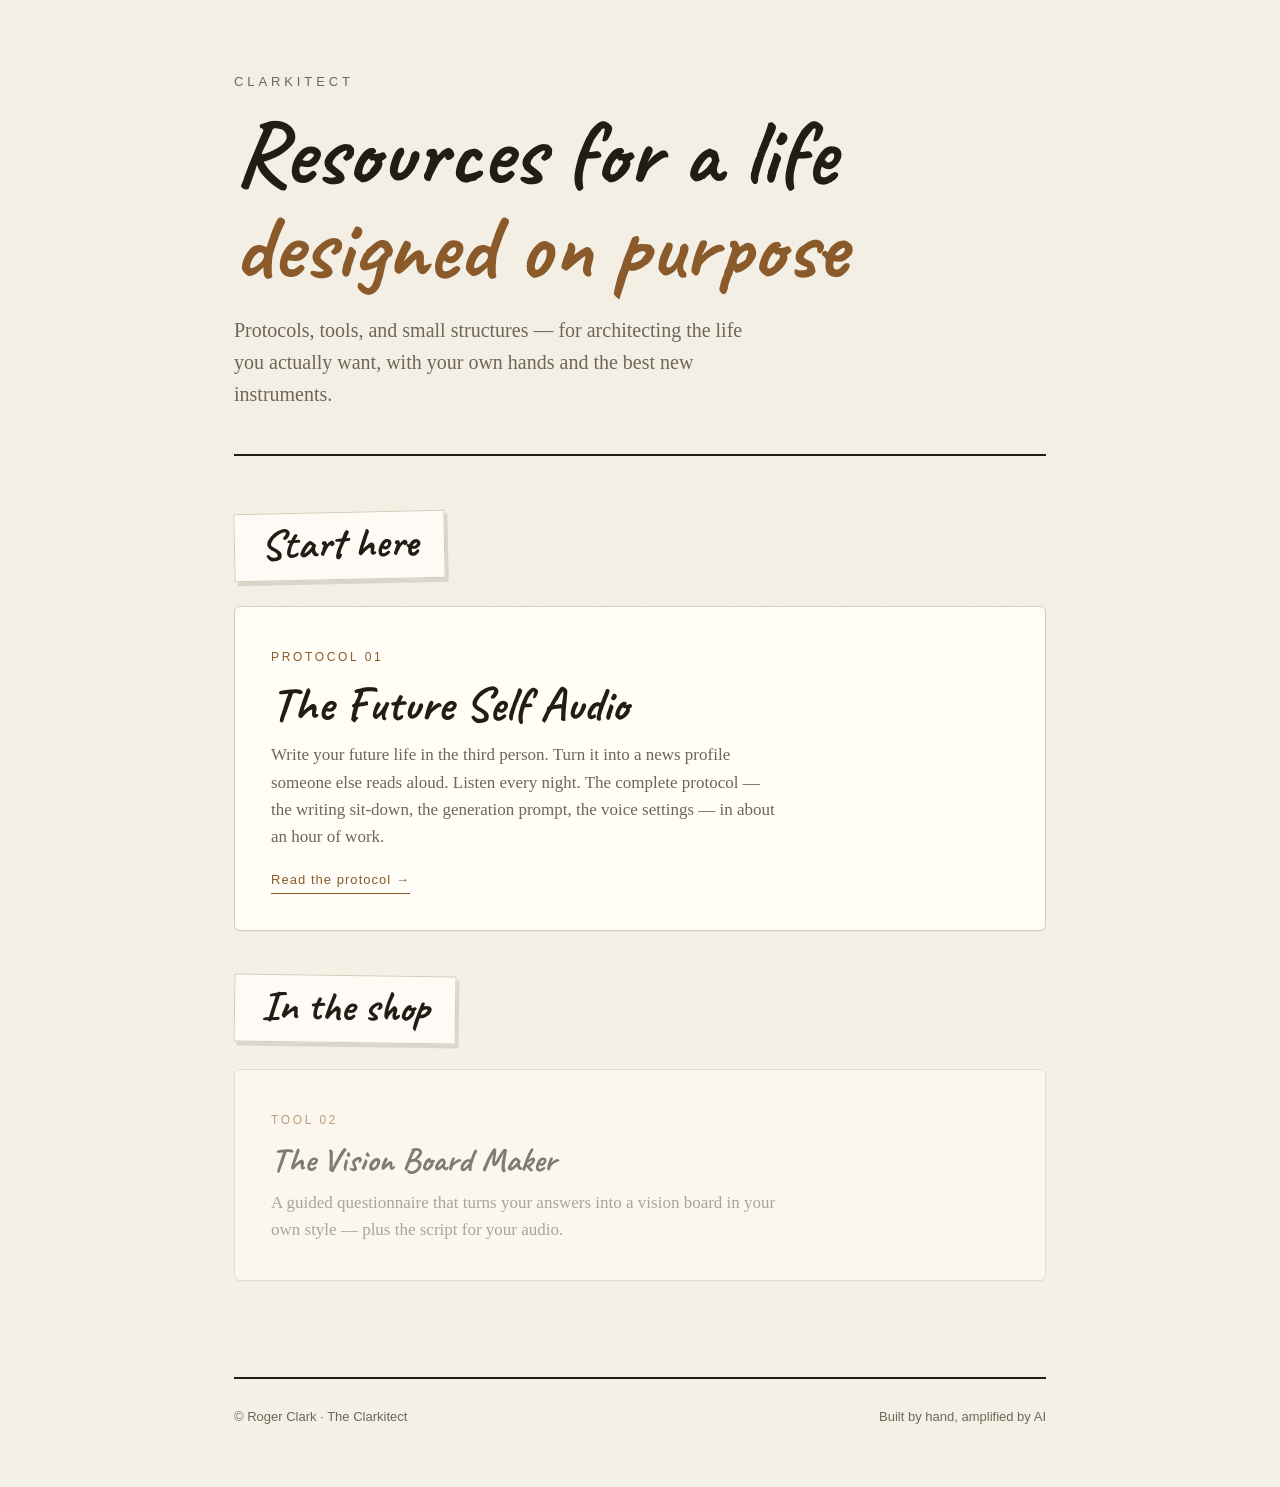
==== index.html @ 122334dc "Analog restyle: handwritten Caveat headings on paper-texture cards, grain overlay, bigger hierarchy;" ====
<!doctype html>
<html lang="en">
<head>
<meta charset="utf-8">
<meta name="viewport" content="width=device-width, initial-scale=1">
<title>Clarkitect Resources</title>
<meta name="description" content="Tools and protocols for designing a life on purpose. From Roger Clark — architect, systems builder.">
<link rel="preconnect" href="https://fonts.googleapis.com">
<link rel="preconnect" href="https://fonts.gstatic.com" crossorigin>
<link href="https://fonts.googleapis.com/css2?family=Caveat:wght@600;700&display=swap" rel="stylesheet">
<style>
  :root{
    --paper:#f5f0e6; --ink:#211c15; --muted:#6f6558; --line:#d6cbb8;
    --accent:#8a5a2b; --card:#fffdf6;
    --serif:"Iowan Old Style","Palatino Linotype",Palatino,Georgia,serif;
    --sans:-apple-system,"Helvetica Neue",Helvetica,Arial,sans-serif;
    --hand:'Caveat',cursive;
    --grain:url("data:image/svg+xml,%3Csvg xmlns='http://www.w3.org/2000/svg' width='240' height='240'%3E%3Cfilter id='n'%3E%3CfeTurbulence type='fractalNoise' baseFrequency='0.85' numOctaves='2'/%3E%3CfeColorMatrix type='saturate' values='0'/%3E%3CfeComponentTransfer%3E%3CfeFuncA type='linear' slope='0.07'/%3E%3C/feComponentTransfer%3E%3C/filter%3E%3Crect width='240' height='240' filter='url(%23n)'/%3E%3C/svg%3E");
  }
  *{box-sizing:border-box;margin:0;padding:0}
  body{background:var(--paper) ;color:var(--ink);font-family:var(--serif);line-height:1.6;-webkit-font-smoothing:antialiased}
  body::before{content:"";position:fixed;inset:0;background-image:var(--grain);pointer-events:none;opacity:.5;z-index:0}
  .wrap{max-width:860px;margin:0 auto;padding:0 24px;position:relative;z-index:1}
  header{padding:72px 0 44px;border-bottom:2px solid var(--ink)}
  .kicker{font-family:var(--sans);font-size:13px;letter-spacing:.3em;text-transform:uppercase;color:var(--muted)}
  h1{font-family:var(--hand);font-weight:700;font-size:clamp(52px,10vw,92px);line-height:1.02;letter-spacing:0;margin-top:14px}
  h1 em{font-style:normal;color:var(--accent)}
  .lede{margin-top:20px;font-size:20px;color:var(--muted);max-width:54ch}
  main{padding:56px 0 24px}
  .hcard{display:inline-block;font-family:var(--hand);font-weight:700;font-size:clamp(30px,5vw,42px);line-height:1;color:var(--ink);background-color:var(--card);background-image:var(--grain);padding:10px 26px 14px;border:1px solid var(--line);box-shadow:3px 4px 0 rgba(33,28,21,.12);transform:rotate(-1.2deg);margin-bottom:26px}
  .card{display:block;background:var(--card);border:1px solid var(--line);border-radius:6px;padding:36px;text-decoration:none;color:inherit;transition:border-color .15s ease, transform .15s ease;box-shadow:0 1px 0 rgba(33,28,21,.05)}
  .card:hover{border-color:var(--accent);transform:translateY(-2px)}
  .card .num{font-family:var(--sans);font-size:12px;letter-spacing:.22em;color:var(--accent)}
  .card h2{font-family:var(--hand);font-weight:700;font-size:clamp(34px,6vw,48px);line-height:1.05;margin:10px 0 12px}
  .card p{color:var(--muted);max-width:60ch;font-size:17px}
  .card .go{font-family:var(--sans);font-size:13px;letter-spacing:.08em;color:var(--accent);margin-top:20px;display:inline-block;border-bottom:1px solid var(--accent);padding-bottom:2px}
  .soon{margin-top:44px}
  .soon .card{opacity:.55;pointer-events:none}
  .soon .card h2{font-size:clamp(26px,4vw,34px)}
  footer{border-top:2px solid var(--ink);margin-top:72px;padding:28px 0 60px;font-family:var(--sans);font-size:13px;color:var(--muted);display:flex;justify-content:space-between;gap:16px;flex-wrap:wrap}
  @media(max-width:600px){header{padding:48px 0 34px}.card{padding:26px}}
</style>
</head>
<body>
  <div class="wrap">
    <header>
      <div class="kicker">Clarkitect</div>
      <h1>Resources for a life <em>designed on purpose</em></h1>
      <p class="lede">Protocols, tools, and small structures — for architecting the life you actually want, with your own hands and the best new instruments.</p>
    </header>

    <main>
      <div class="hcard">Start here</div>
      <a class="card" href="future-self.html">
        <span class="num">PROTOCOL 01</span>
        <h2>The Future Self Audio</h2>
        <p>Write your future life in the third person. Turn it into a news profile someone else reads aloud. Listen every night. The complete protocol — the writing sit-down, the generation prompt, the voice settings — in about an hour of work.</p>
        <span class="go">Read the protocol →</span>
      </a>

      <div class="soon">
        <div class="hcard" style="transform:rotate(.8deg)">In the shop</div>
        <div class="card"><span class="num">TOOL 02</span><h2>The Vision Board Maker</h2><p>A guided questionnaire that turns your answers into a vision board in your own style — plus the script for your audio.</p></div>
      </div>
    </main>

    <footer>
      <span>© Roger Clark · The Clarkitect</span>
      <span>Built by hand, amplified by AI</span>
    </footer>
  </div>
</body>
</html>
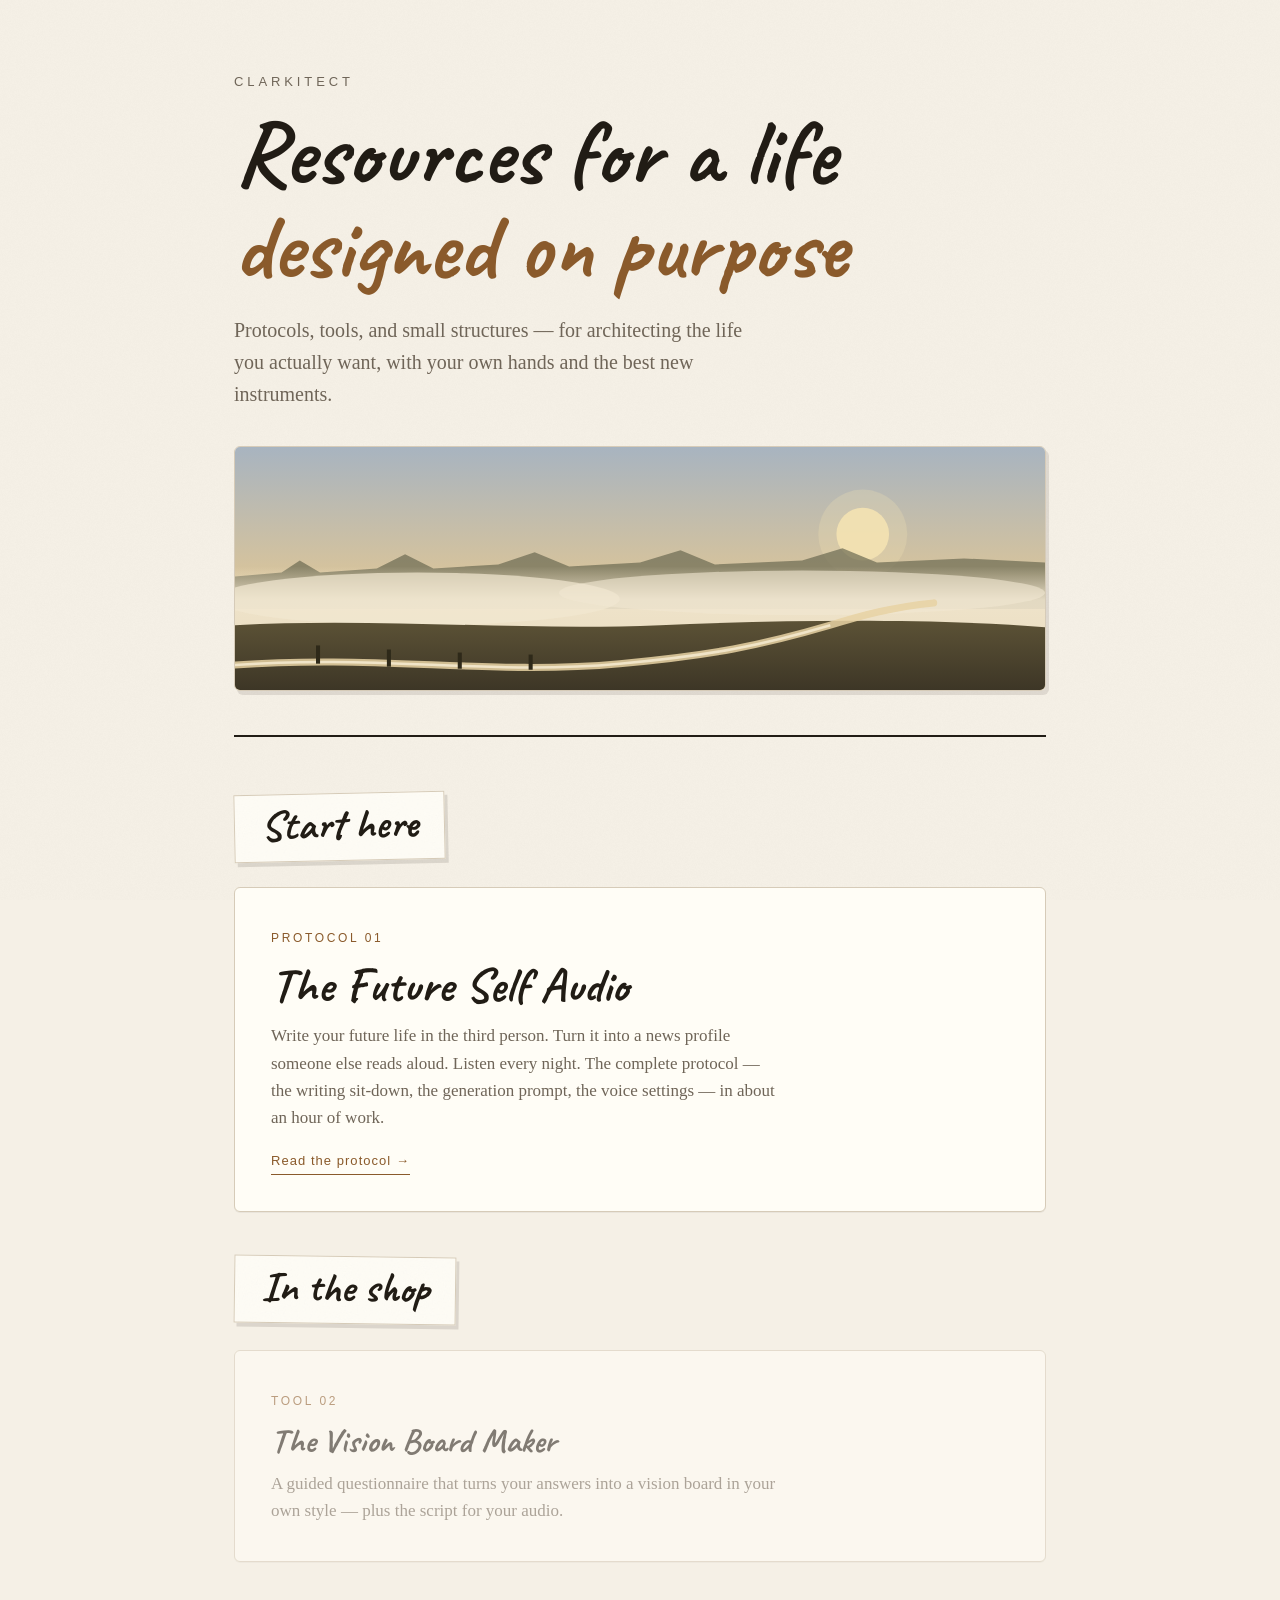
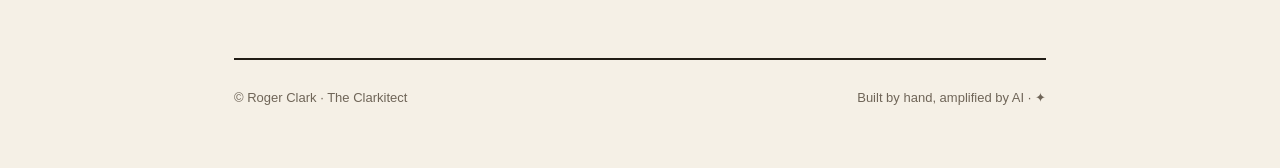
==== commit a8afa934: "clarkfam night page: password-gated audio player (2 tracks live, 2 scripts awaiting voice) + hand-bu" ====
--- a/index.html
+++ b/index.html
@@ -47,6 +47,37 @@
       <div class="kicker">Clarkitect</div>
       <h1>Resources for a life <em>designed on purpose</em></h1>
       <p class="lede">Protocols, tools, and small structures — for architecting the life you actually want, with your own hands and the best new instruments.</p>
+
+      <!-- hand-built dawn scene -->
+      <svg style="display:block;width:100%;height:auto;margin-top:36px;border:1px solid var(--line);border-radius:6px;box-shadow:3px 4px 0 rgba(33,28,21,.1)" viewBox="0 0 800 240" xmlns="http://www.w3.org/2000/svg" role="img" aria-label="Fog resting in a low field at dawn where a creek bends">
+        <defs>
+          <linearGradient id="dawnsky" x1="0" y1="0" x2="0" y2="1">
+            <stop offset="0" stop-color="#a8b4c0"/><stop offset=".55" stop-color="#d9c49a"/><stop offset="1" stop-color="#e8d3a4"/>
+          </linearGradient>
+          <linearGradient id="fog" x1="0" y1="0" x2="0" y2="1">
+            <stop offset="0" stop-color="#f2e8d2" stop-opacity="0"/><stop offset=".5" stop-color="#f2e8d2" stop-opacity=".85"/><stop offset="1" stop-color="#ece0c6" stop-opacity=".95"/>
+          </linearGradient>
+          <linearGradient id="ground" x1="0" y1="0" x2="0" y2="1">
+            <stop offset="0" stop-color="#5c5236"/><stop offset="1" stop-color="#3d3626"/>
+          </linearGradient>
+        </defs>
+        <rect width="800" height="240" fill="url(#dawnsky)"/>
+        <circle cx="620" cy="86" r="26" fill="#f4e3b2" opacity=".9"/>
+        <circle cx="620" cy="86" r="44" fill="#f4e3b2" opacity=".25"/>
+        <!-- far treeline -->
+        <path d="M0 128 L46 124 L64 112 L84 124 L140 120 L168 106 L196 120 L260 116 L296 104 L330 118 L400 114 L440 102 L474 116 L560 112 L600 100 L634 114 L720 110 L800 114 L800 160 L0 160 Z" fill="#6b6a52" opacity=".7"/>
+        <!-- fog bank -->
+        <rect y="118" width="800" height="66" fill="url(#fog)"/>
+        <ellipse cx="180" cy="150" rx="200" ry="26" fill="#f2e8d2" opacity=".7"/>
+        <ellipse cx="560" cy="144" rx="240" ry="22" fill="#f2e8d2" opacity=".6"/>
+        <!-- near field -->
+        <path d="M0 176 C 140 168, 280 182, 420 176 S 700 170, 800 178 L800 240 L0 240 Z" fill="url(#ground)"/>
+        <!-- creek bend catching light -->
+        <path d="M-10 216 C 140 204, 250 226, 380 214 C 470 206, 520 196, 588 176 C 620 166, 650 158, 690 154" stroke="#e8d3a4" stroke-width="7" fill="none" opacity=".85" stroke-linecap="round"/>
+        <path d="M-10 216 C 140 204, 250 226, 380 214 C 470 206, 520 196, 588 176" stroke="#f4e9cf" stroke-width="2.5" fill="none" opacity=".9"/>
+        <!-- fence posts -->
+        <g fill="#2e2919"><rect x="80" y="196" width="4" height="18"/><rect x="150" y="200" width="4" height="17"/><rect x="220" y="203" width="4" height="16"/><rect x="290" y="205" width="4" height="15"/></g>
+      </svg>
     </header>
 
     <main>
@@ -66,7 +97,7 @@
 
     <footer>
       <span>© Roger Clark · The Clarkitect</span>
-      <span>Built by hand, amplified by AI</span>
+      <span>Built by hand, amplified by AI · <a href="clarkfam/" style="color:inherit;text-decoration:none">✦</a></span>
     </footer>
   </div>
 </body>
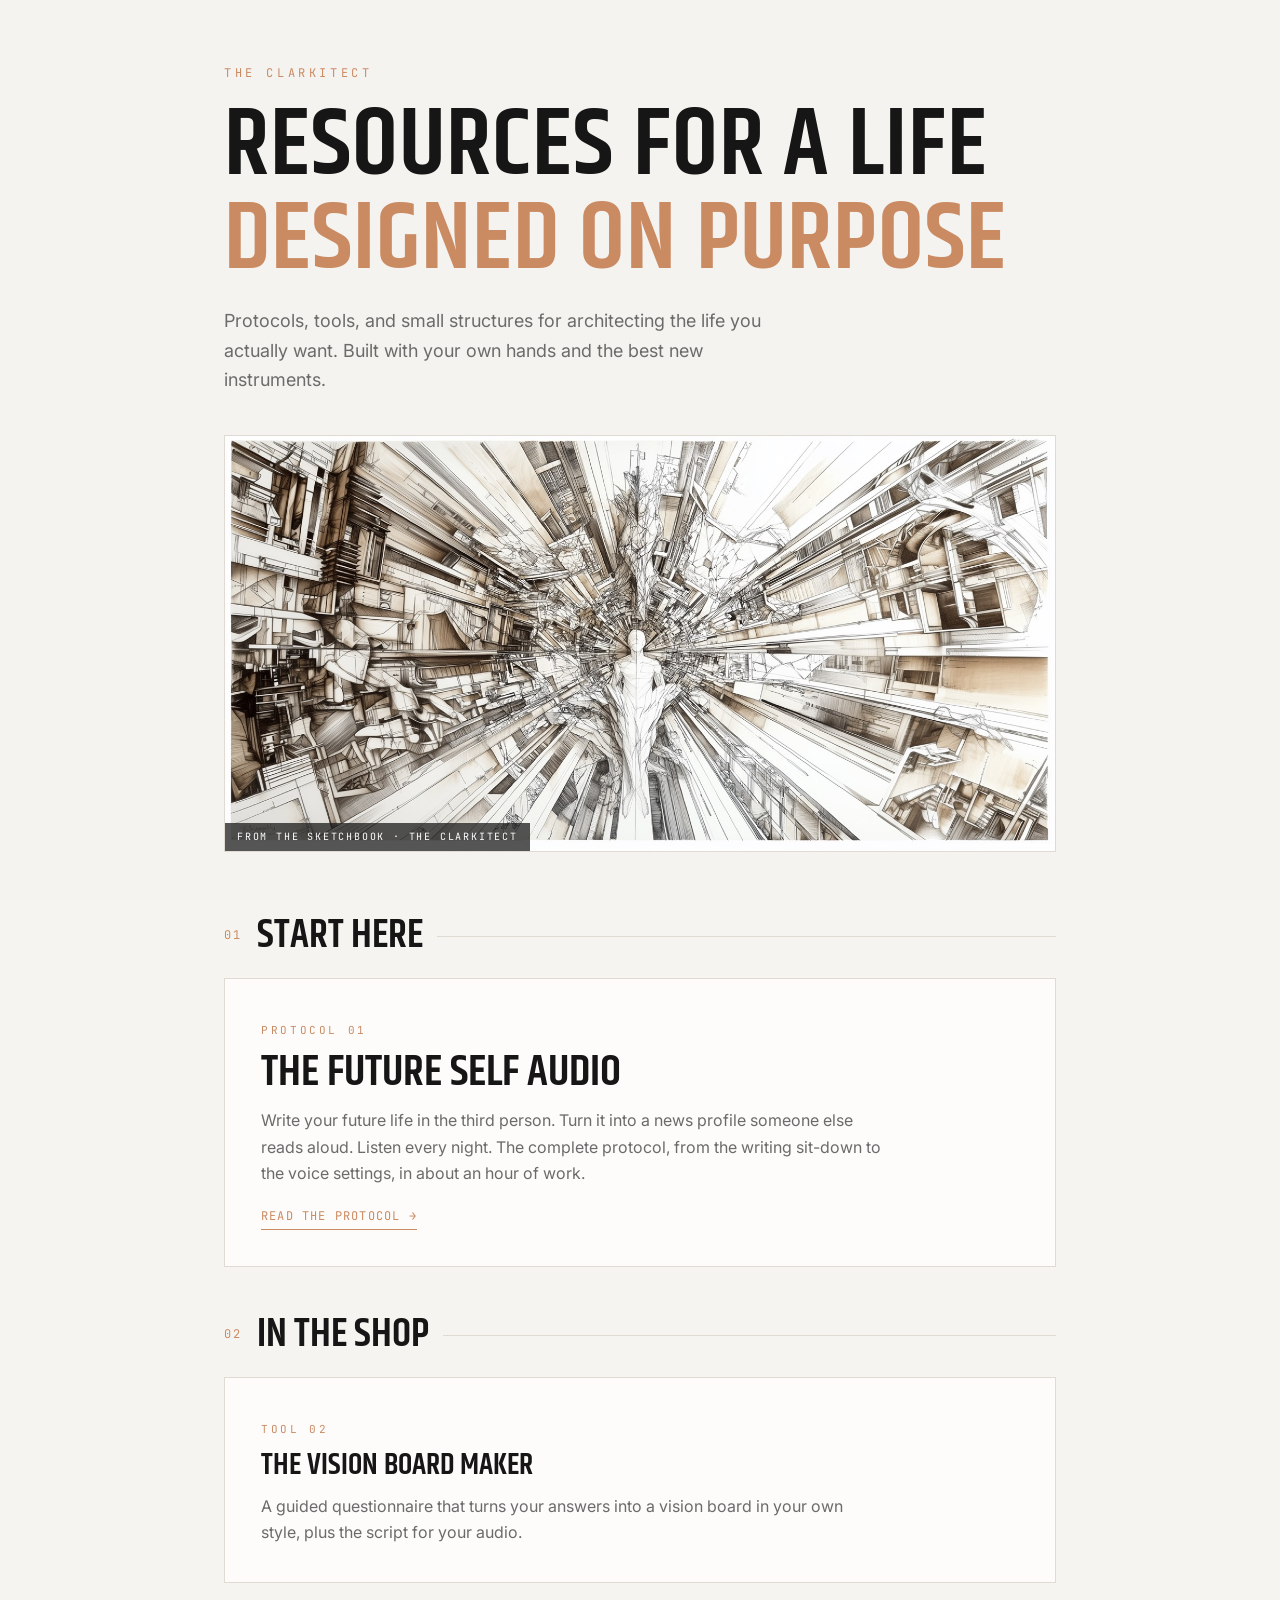
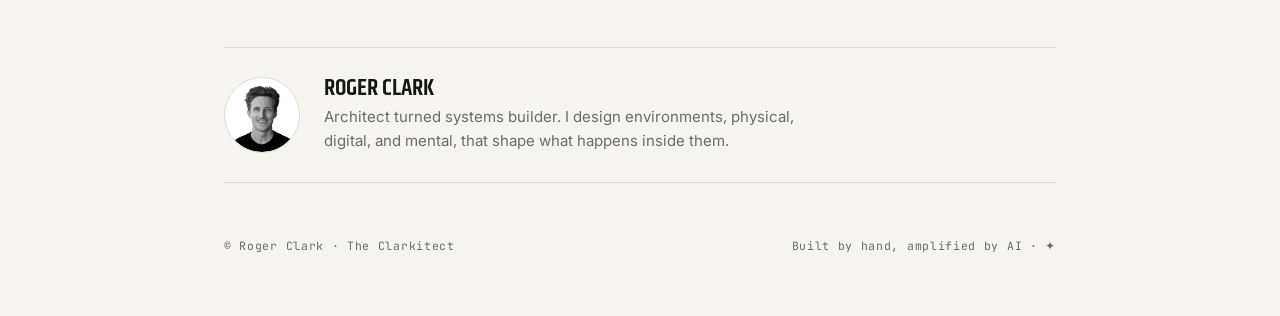
==== commit f36749e2: "Brand restyle to Clarkitect system (Khand/Inter/JetBrains Mono, bronze, portfolio art) + 2 new audio" ====
--- a/index.html
+++ b/index.html
@@ -4,101 +4,96 @@
 <meta charset="utf-8">
 <meta name="viewport" content="width=device-width, initial-scale=1">
 <title>Clarkitect Resources</title>
-<meta name="description" content="Tools and protocols for designing a life on purpose. From Roger Clark — architect, systems builder.">
+<meta name="description" content="Tools and protocols for designing a life on purpose. From Roger Clark, architect turned systems builder.">
 <link rel="preconnect" href="https://fonts.googleapis.com">
 <link rel="preconnect" href="https://fonts.gstatic.com" crossorigin>
-<link href="https://fonts.googleapis.com/css2?family=Caveat:wght@600;700&display=swap" rel="stylesheet">
+<link href="https://fonts.googleapis.com/css2?family=Khand:wght@500;600&family=Inter:wght@400;500;600&family=JetBrains+Mono:wght@400;500&display=swap" rel="stylesheet">
 <style>
   :root{
-    --paper:#f5f0e6; --ink:#211c15; --muted:#6f6558; --line:#d6cbb8;
-    --accent:#8a5a2b; --card:#fffdf6;
-    --serif:"Iowan Old Style","Palatino Linotype",Palatino,Georgia,serif;
-    --sans:-apple-system,"Helvetica Neue",Helvetica,Arial,sans-serif;
-    --hand:'Caveat',cursive;
-    --grain:url("data:image/svg+xml,%3Csvg xmlns='http://www.w3.org/2000/svg' width='240' height='240'%3E%3Cfilter id='n'%3E%3CfeTurbulence type='fractalNoise' baseFrequency='0.85' numOctaves='2'/%3E%3CfeColorMatrix type='saturate' values='0'/%3E%3CfeComponentTransfer%3E%3CfeFuncA type='linear' slope='0.07'/%3E%3C/feComponentTransfer%3E%3C/filter%3E%3Crect width='240' height='240' filter='url(%23n)'/%3E%3C/svg%3E");
+    --bg:#f6f4f0; --ink:#161616; --muted:#6b6b6b; --line:#e0dbd2;
+    --bronze:#CA8B63; --tan:#c5a47e; --card:#fdfcfa;
+    --head:'Khand',sans-serif; --body:'Inter',sans-serif; --mono:'JetBrains Mono',monospace;
+    --grain:url("data:image/svg+xml,%3Csvg xmlns='http://www.w3.org/2000/svg' width='240' height='240'%3E%3Cfilter id='n'%3E%3CfeTurbulence type='fractalNoise' baseFrequency='0.85' numOctaves='2'/%3E%3CfeColorMatrix type='saturate' values='0'/%3E%3CfeComponentTransfer%3E%3CfeFuncA type='linear' slope='0.035'/%3E%3C/feComponentTransfer%3E%3C/filter%3E%3Crect width='240' height='240' filter='url(%23n)'/%3E%3C/svg%3E");
   }
   *{box-sizing:border-box;margin:0;padding:0}
-  body{background:var(--paper) ;color:var(--ink);font-family:var(--serif);line-height:1.6;-webkit-font-smoothing:antialiased}
-  body::before{content:"";position:fixed;inset:0;background-image:var(--grain);pointer-events:none;opacity:.5;z-index:0}
-  .wrap{max-width:860px;margin:0 auto;padding:0 24px;position:relative;z-index:1}
-  header{padding:72px 0 44px;border-bottom:2px solid var(--ink)}
-  .kicker{font-family:var(--sans);font-size:13px;letter-spacing:.3em;text-transform:uppercase;color:var(--muted)}
-  h1{font-family:var(--hand);font-weight:700;font-size:clamp(52px,10vw,92px);line-height:1.02;letter-spacing:0;margin-top:14px}
-  h1 em{font-style:normal;color:var(--accent)}
-  .lede{margin-top:20px;font-size:20px;color:var(--muted);max-width:54ch}
-  main{padding:56px 0 24px}
-  .hcard{display:inline-block;font-family:var(--hand);font-weight:700;font-size:clamp(30px,5vw,42px);line-height:1;color:var(--ink);background-color:var(--card);background-image:var(--grain);padding:10px 26px 14px;border:1px solid var(--line);box-shadow:3px 4px 0 rgba(33,28,21,.12);transform:rotate(-1.2deg);margin-bottom:26px}
-  .card{display:block;background:var(--card);border:1px solid var(--line);border-radius:6px;padding:36px;text-decoration:none;color:inherit;transition:border-color .15s ease, transform .15s ease;box-shadow:0 1px 0 rgba(33,28,21,.05)}
-  .card:hover{border-color:var(--accent);transform:translateY(-2px)}
-  .card .num{font-family:var(--sans);font-size:12px;letter-spacing:.22em;color:var(--accent)}
-  .card h2{font-family:var(--hand);font-weight:700;font-size:clamp(34px,6vw,48px);line-height:1.05;margin:10px 0 12px}
-  .card p{color:var(--muted);max-width:60ch;font-size:17px}
-  .card .go{font-family:var(--sans);font-size:13px;letter-spacing:.08em;color:var(--accent);margin-top:20px;display:inline-block;border-bottom:1px solid var(--accent);padding-bottom:2px}
-  .soon{margin-top:44px}
-  .soon .card{opacity:.55;pointer-events:none}
-  .soon .card h2{font-size:clamp(26px,4vw,34px)}
-  footer{border-top:2px solid var(--ink);margin-top:72px;padding:28px 0 60px;font-family:var(--sans);font-size:13px;color:var(--muted);display:flex;justify-content:space-between;gap:16px;flex-wrap:wrap}
-  @media(max-width:600px){header{padding:48px 0 34px}.card{padding:26px}}
+  body{background:var(--bg);color:var(--ink);font-family:var(--body);line-height:1.65;-webkit-font-smoothing:antialiased}
+  body::before{content:"";position:fixed;inset:0;background-image:var(--grain);pointer-events:none;z-index:0}
+  .wrap{max-width:880px;margin:0 auto;padding:0 24px;position:relative;z-index:1}
+  header{padding:64px 0 0}
+  .kicker{font-family:var(--mono);font-size:12px;letter-spacing:.3em;text-transform:uppercase;color:var(--bronze)}
+  h1{font-family:var(--head);font-weight:600;font-size:clamp(52px,9vw,96px);line-height:.98;text-transform:uppercase;letter-spacing:.01em;margin-top:16px}
+  h1 span{color:var(--bronze)}
+  .lede{margin-top:18px;font-size:18px;color:var(--muted);max-width:52ch}
+  .heroimg{margin-top:40px;position:relative;border:1px solid var(--line);overflow:hidden}
+  .heroimg img{display:block;width:100%;height:auto;transform:scale(1.02);transition:transform 6s ease}
+  .heroimg.in img{transform:scale(1)}
+  .heroimg .cap{position:absolute;left:0;bottom:0;font-family:var(--mono);font-size:10px;letter-spacing:.18em;text-transform:uppercase;color:#fff;background:rgba(22,22,22,.72);padding:6px 12px}
+  main{padding:64px 0 24px}
+  .seclabel{display:flex;align-items:center;gap:14px;margin-bottom:22px}
+  .seclabel .no{font-family:var(--mono);font-size:12px;color:var(--bronze);letter-spacing:.2em}
+  .seclabel h2{font-family:var(--head);font-weight:600;font-size:clamp(28px,4.5vw,40px);text-transform:uppercase;line-height:1}
+  .seclabel .rule{flex:1;height:1px;background:var(--line)}
+  .card{display:block;background:var(--card);border:1px solid var(--line);padding:36px;text-decoration:none;color:inherit;transition:border-color .2s ease, transform .2s ease}
+  a.card:hover{border-color:var(--bronze);transform:translateY(-3px)}
+  .card .num{font-family:var(--mono);font-size:11px;letter-spacing:.24em;color:var(--bronze)}
+  .card h3{font-family:var(--head);font-weight:600;font-size:clamp(30px,5vw,44px);text-transform:uppercase;line-height:1;margin:10px 0 12px}
+  .card p{color:var(--muted);max-width:62ch;font-size:16px}
+  .card .go{font-family:var(--mono);font-size:12px;letter-spacing:.1em;color:var(--bronze);margin-top:20px;display:inline-block;border-bottom:1px solid var(--bronze);padding-bottom:3px}
+  .soon{margin-top:48px}
+  .soon .card{opacity:.5}
+  .soon .card h3{font-size:clamp(22px,3.5vw,30px)}
+  .about{display:flex;gap:24px;align-items:center;margin-top:64px;padding:28px 0;border-top:1px solid var(--line);border-bottom:1px solid var(--line)}
+  .about img{width:76px;height:76px;border-radius:50%;border:1px solid var(--line);flex:none}
+  .about .who{font-family:var(--head);font-weight:600;font-size:24px;text-transform:uppercase;line-height:1.05}
+  .about p{color:var(--muted);font-size:15px;margin-top:4px;max-width:56ch}
+  footer{padding:30px 0 60px;font-family:var(--mono);font-size:11.5px;letter-spacing:.06em;color:var(--muted);display:flex;justify-content:space-between;gap:16px;flex-wrap:wrap}
+  footer a{color:inherit;text-decoration:none}
+  .reveal{opacity:0;transform:translateY(26px);transition:opacity .7s ease,transform .7s ease}
+  .reveal.in{opacity:1;transform:none}
+  @media (prefers-reduced-motion: reduce){.reveal{opacity:1;transform:none;transition:none}.heroimg img{transform:none;transition:none}}
+  @media(max-width:600px){header{padding:44px 0 0}.card{padding:26px}.about{flex-direction:row}}
 </style>
 </head>
 <body>
   <div class="wrap">
     <header>
-      <div class="kicker">Clarkitect</div>
-      <h1>Resources for a life <em>designed on purpose</em></h1>
-      <p class="lede">Protocols, tools, and small structures — for architecting the life you actually want, with your own hands and the best new instruments.</p>
-
-      <!-- hand-built dawn scene -->
-      <svg style="display:block;width:100%;height:auto;margin-top:36px;border:1px solid var(--line);border-radius:6px;box-shadow:3px 4px 0 rgba(33,28,21,.1)" viewBox="0 0 800 240" xmlns="http://www.w3.org/2000/svg" role="img" aria-label="Fog resting in a low field at dawn where a creek bends">
-        <defs>
-          <linearGradient id="dawnsky" x1="0" y1="0" x2="0" y2="1">
-            <stop offset="0" stop-color="#a8b4c0"/><stop offset=".55" stop-color="#d9c49a"/><stop offset="1" stop-color="#e8d3a4"/>
-          </linearGradient>
-          <linearGradient id="fog" x1="0" y1="0" x2="0" y2="1">
-            <stop offset="0" stop-color="#f2e8d2" stop-opacity="0"/><stop offset=".5" stop-color="#f2e8d2" stop-opacity=".85"/><stop offset="1" stop-color="#ece0c6" stop-opacity=".95"/>
-          </linearGradient>
-          <linearGradient id="ground" x1="0" y1="0" x2="0" y2="1">
-            <stop offset="0" stop-color="#5c5236"/><stop offset="1" stop-color="#3d3626"/>
-          </linearGradient>
-        </defs>
-        <rect width="800" height="240" fill="url(#dawnsky)"/>
-        <circle cx="620" cy="86" r="26" fill="#f4e3b2" opacity=".9"/>
-        <circle cx="620" cy="86" r="44" fill="#f4e3b2" opacity=".25"/>
-        <!-- far treeline -->
-        <path d="M0 128 L46 124 L64 112 L84 124 L140 120 L168 106 L196 120 L260 116 L296 104 L330 118 L400 114 L440 102 L474 116 L560 112 L600 100 L634 114 L720 110 L800 114 L800 160 L0 160 Z" fill="#6b6a52" opacity=".7"/>
-        <!-- fog bank -->
-        <rect y="118" width="800" height="66" fill="url(#fog)"/>
-        <ellipse cx="180" cy="150" rx="200" ry="26" fill="#f2e8d2" opacity=".7"/>
-        <ellipse cx="560" cy="144" rx="240" ry="22" fill="#f2e8d2" opacity=".6"/>
-        <!-- near field -->
-        <path d="M0 176 C 140 168, 280 182, 420 176 S 700 170, 800 178 L800 240 L0 240 Z" fill="url(#ground)"/>
-        <!-- creek bend catching light -->
-        <path d="M-10 216 C 140 204, 250 226, 380 214 C 470 206, 520 196, 588 176 C 620 166, 650 158, 690 154" stroke="#e8d3a4" stroke-width="7" fill="none" opacity=".85" stroke-linecap="round"/>
-        <path d="M-10 216 C 140 204, 250 226, 380 214 C 470 206, 520 196, 588 176" stroke="#f4e9cf" stroke-width="2.5" fill="none" opacity=".9"/>
-        <!-- fence posts -->
-        <g fill="#2e2919"><rect x="80" y="196" width="4" height="18"/><rect x="150" y="200" width="4" height="17"/><rect x="220" y="203" width="4" height="16"/><rect x="290" y="205" width="4" height="15"/></g>
-      </svg>
+      <div class="kicker reveal">The Clarkitect</div>
+      <h1 class="reveal">Resources for a life<br><span>designed on purpose</span></h1>
+      <p class="lede reveal">Protocols, tools, and small structures for architecting the life you actually want. Built with your own hands and the best new instruments.</p>
+      <div class="heroimg reveal"><img src="img/hero-drawing.jpg" alt="Architectural ink drawing, a figure at the vanishing point of an exploding structure" loading="eager"><span class="cap">From the sketchbook · The Clarkitect</span></div>
     </header>
 
     <main>
-      <div class="hcard">Start here</div>
-      <a class="card" href="future-self.html">
+      <div class="seclabel reveal"><span class="no">01</span><h2>Start here</h2><span class="rule"></span></div>
+      <a class="card reveal" href="future-self.html">
         <span class="num">PROTOCOL 01</span>
-        <h2>The Future Self Audio</h2>
-        <p>Write your future life in the third person. Turn it into a news profile someone else reads aloud. Listen every night. The complete protocol — the writing sit-down, the generation prompt, the voice settings — in about an hour of work.</p>
-        <span class="go">Read the protocol →</span>
+        <h3>The Future Self Audio</h3>
+        <p>Write your future life in the third person. Turn it into a news profile someone else reads aloud. Listen every night. The complete protocol, from the writing sit-down to the voice settings, in about an hour of work.</p>
+        <span class="go">READ THE PROTOCOL →</span>
       </a>
 
       <div class="soon">
-        <div class="hcard" style="transform:rotate(.8deg)">In the shop</div>
-        <div class="card"><span class="num">TOOL 02</span><h2>The Vision Board Maker</h2><p>A guided questionnaire that turns your answers into a vision board in your own style — plus the script for your audio.</p></div>
+        <div class="seclabel reveal"><span class="no">02</span><h2>In the shop</h2><span class="rule"></span></div>
+        <div class="card reveal"><span class="num">TOOL 02</span><h3>The Vision Board Maker</h3><p>A guided questionnaire that turns your answers into a vision board in your own style, plus the script for your audio.</p></div>
+      </div>
+
+      <div class="about reveal">
+        <img src="img/rc.png" alt="Roger Clark">
+        <div>
+          <div class="who">Roger Clark</div>
+          <p>Architect turned systems builder. I design environments, physical, digital, and mental, that shape what happens inside them.</p>
+        </div>
       </div>
     </main>
 
     <footer>
       <span>© Roger Clark · The Clarkitect</span>
-      <span>Built by hand, amplified by AI · <a href="clarkfam/" style="color:inherit;text-decoration:none">✦</a></span>
+      <span>Built by hand, amplified by AI · <a href="clarkfam/">✦</a></span>
     </footer>
   </div>
+<script>
+  const io=new IntersectionObserver(es=>es.forEach(e=>{if(e.isIntersecting){e.target.classList.add('in');io.unobserve(e.target)}}),{threshold:.12});
+  document.querySelectorAll('.reveal,.heroimg').forEach(el=>io.observe(el));
+</script>
 </body>
 </html>
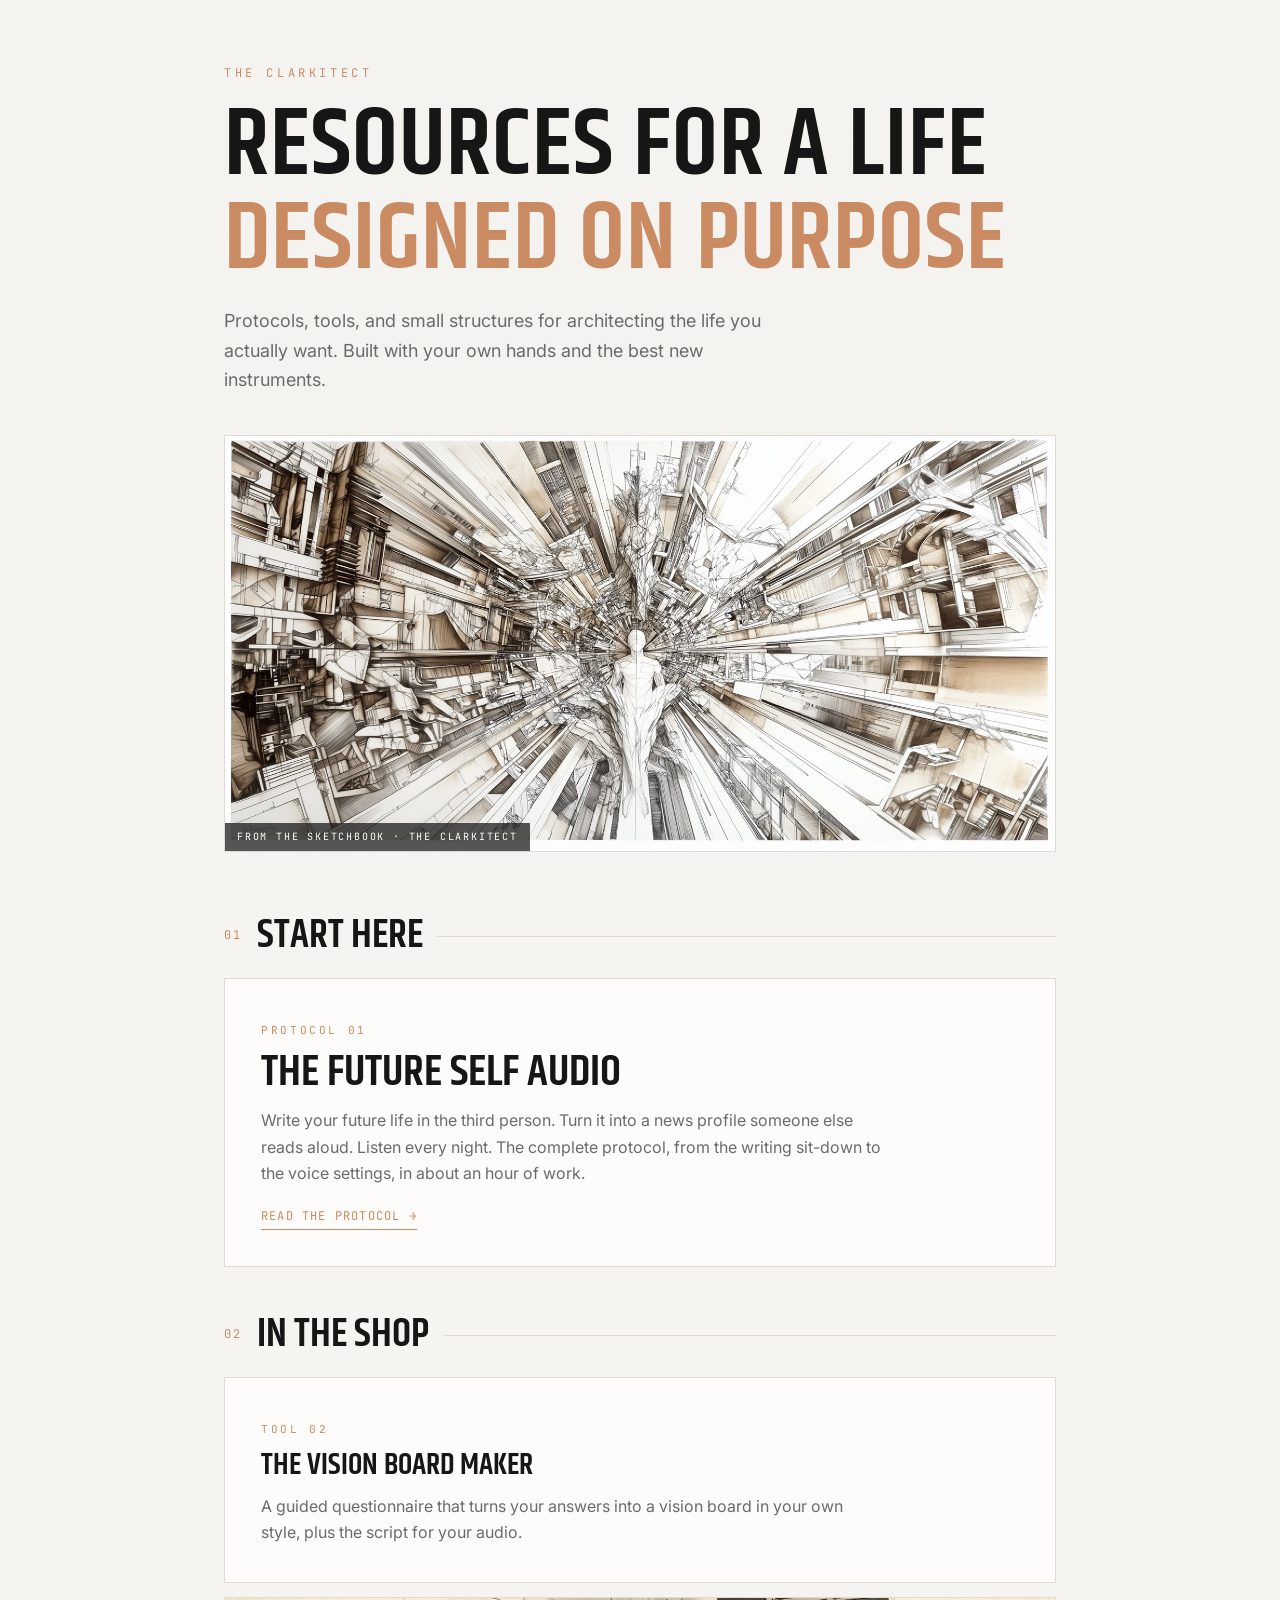
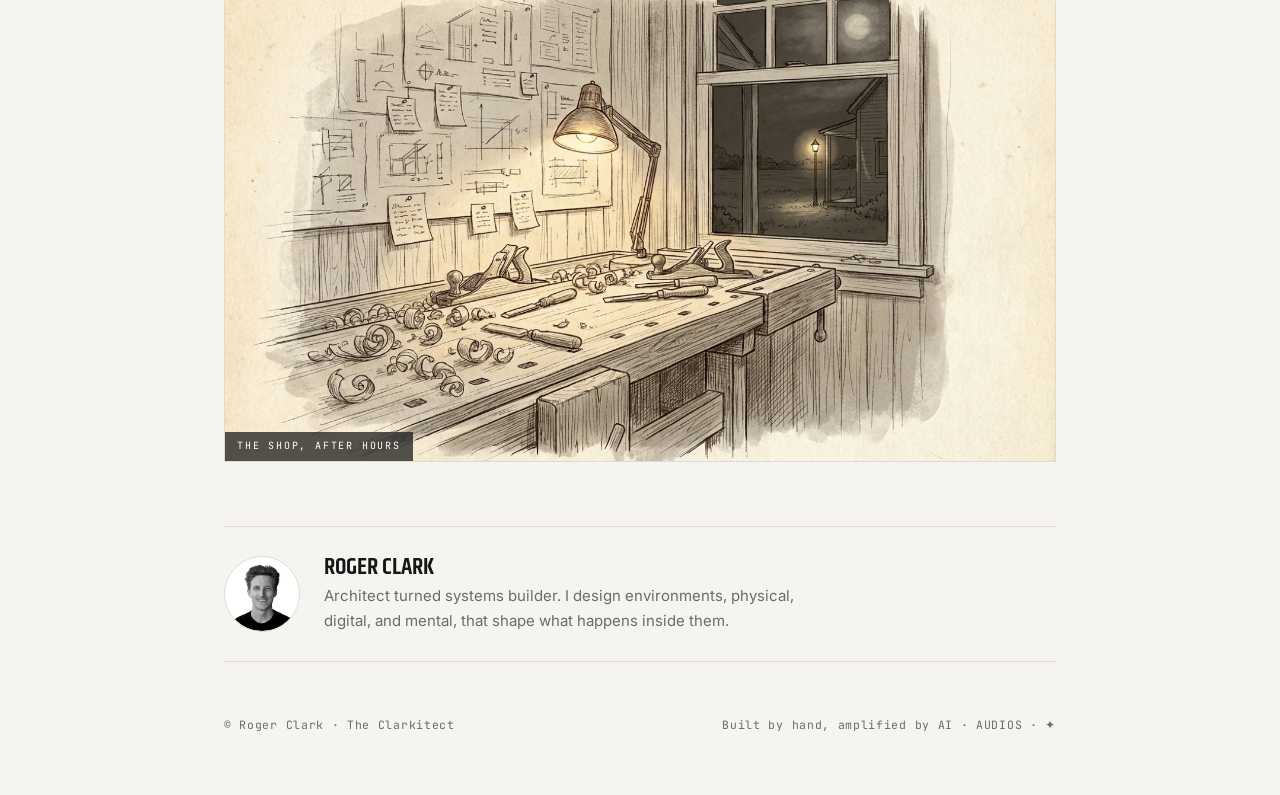
==== commit cb33cb96: "Restructure: /audios/ open (noindex) for the practice tracks, /clarkfam/ re-purposed as gated conser" ====
--- a/index.html
+++ b/index.html
@@ -75,6 +75,7 @@
       <div class="soon">
         <div class="seclabel reveal"><span class="no">02</span><h2>In the shop</h2><span class="rule"></span></div>
         <div class="card reveal"><span class="num">TOOL 02</span><h3>The Vision Board Maker</h3><p>A guided questionnaire that turns your answers into a vision board in your own style, plus the script for your audio.</p></div>
+        <div class="heroimg reveal" style="margin-top:14px"><img src="img/workbench-night.jpg" alt="Ink drawing: a workbench under a lamp at night, sketches pinned to the wall, a porch light through the window" loading="lazy"><span class="cap">The shop, after hours</span></div>
       </div>
 
       <div class="about reveal">
@@ -88,7 +89,7 @@
 
     <footer>
       <span>© Roger Clark · The Clarkitect</span>
-      <span>Built by hand, amplified by AI · <a href="clarkfam/">✦</a></span>
+      <span>Built by hand, amplified by AI · <a href="audios/">AUDIOS</a> · <a href="clarkfam/">✦</a></span>
     </footer>
   </div>
 <script>
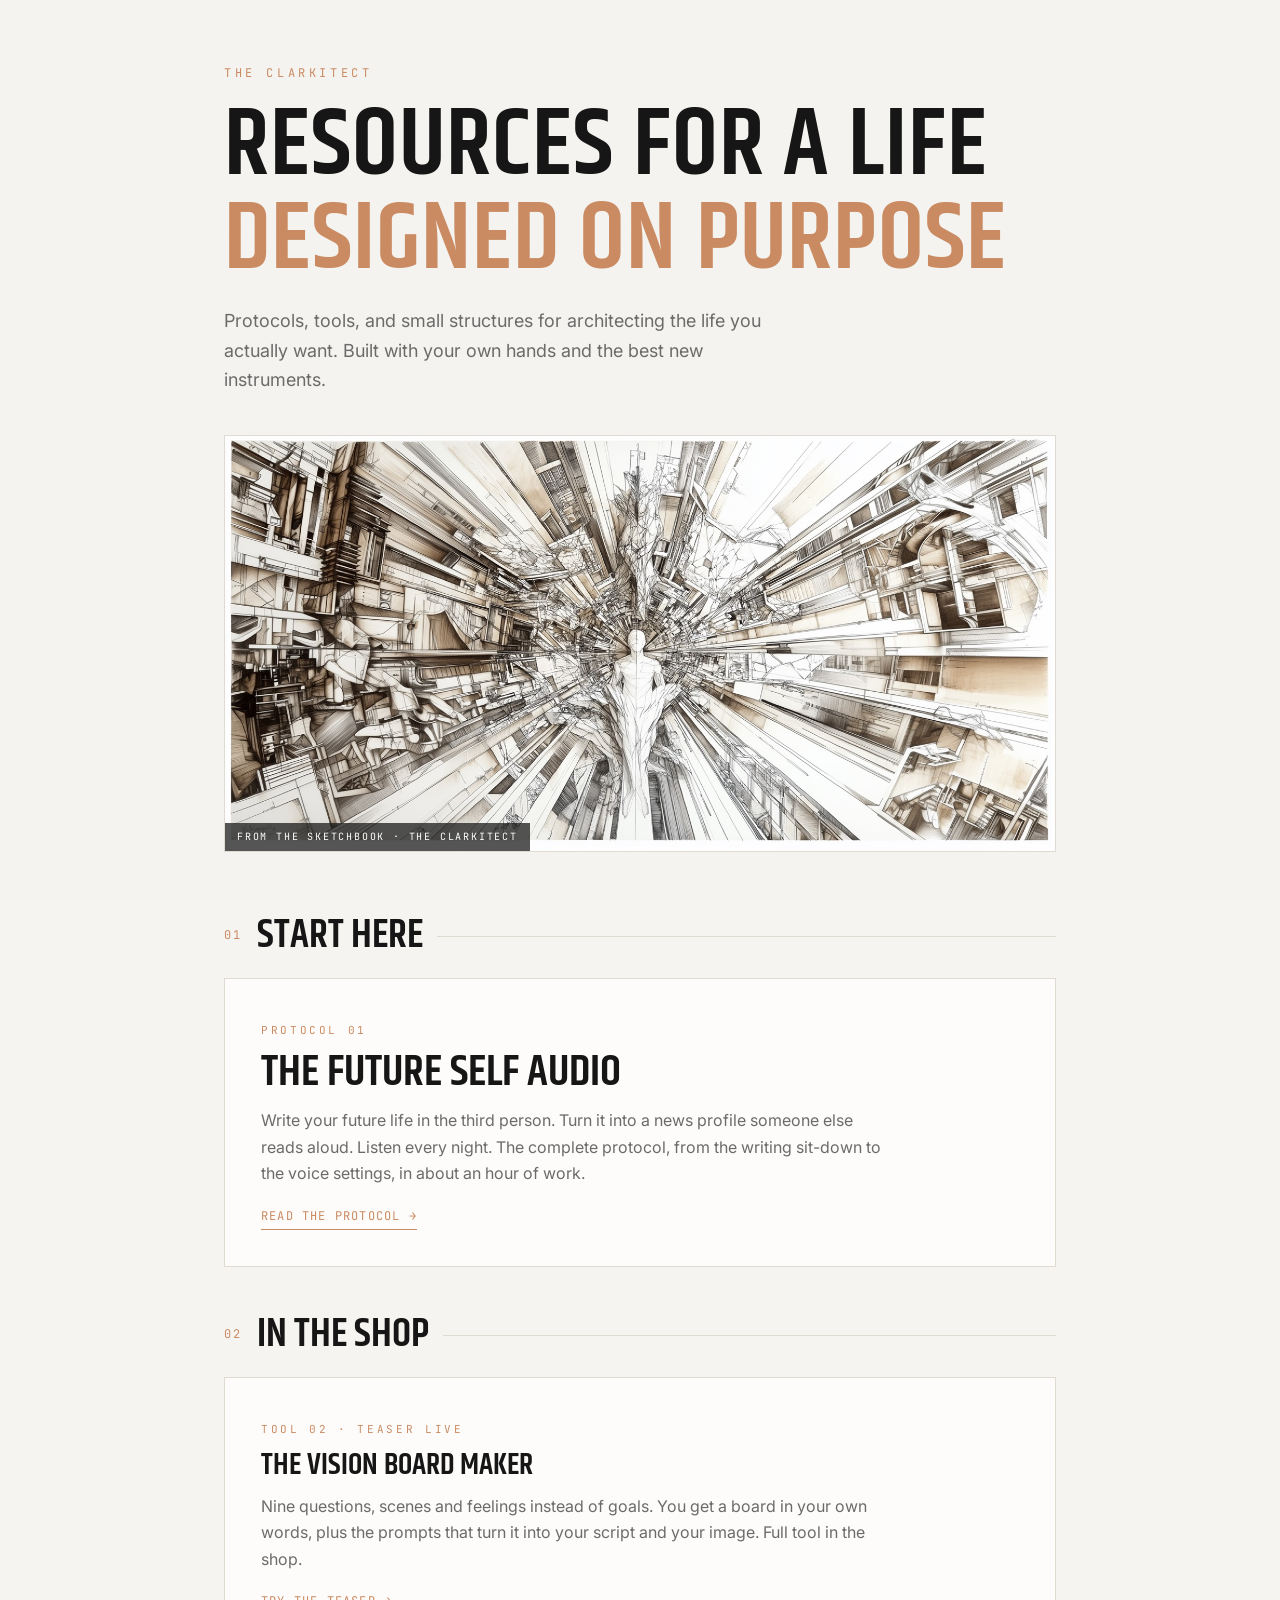
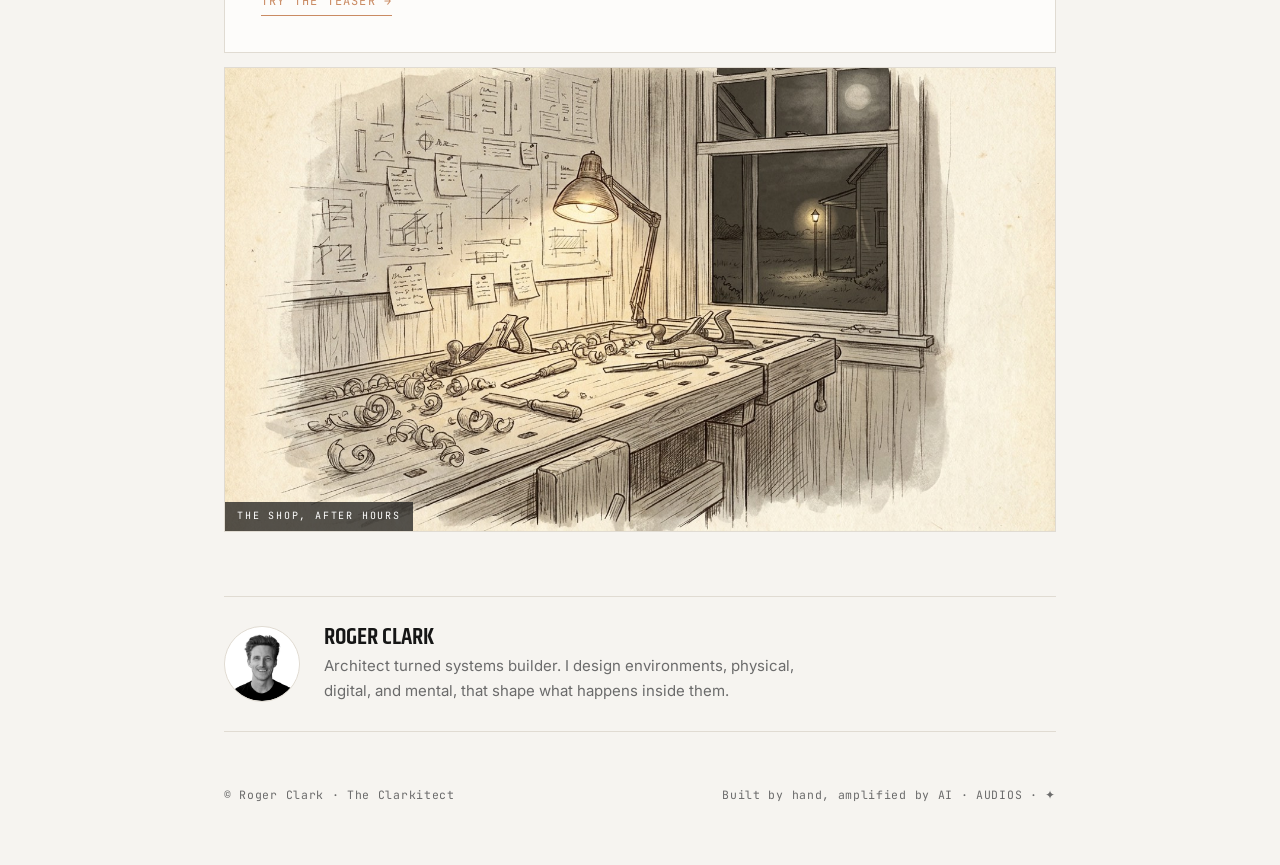
==== commit 116e8b92: "Tool 02 teaser v0.5: Vision Board Maker — 9-question guided flow, rendered board, personalized scrip" ====
--- a/index.html
+++ b/index.html
@@ -72,9 +72,14 @@
         <span class="go">READ THE PROTOCOL →</span>
       </a>
 
-      <div class="soon">
+      <div class="soon" style="margin-top:48px">
         <div class="seclabel reveal"><span class="no">02</span><h2>In the shop</h2><span class="rule"></span></div>
-        <div class="card reveal"><span class="num">TOOL 02</span><h3>The Vision Board Maker</h3><p>A guided questionnaire that turns your answers into a vision board in your own style, plus the script for your audio.</p></div>
+        <a class="card reveal" href="vision-board.html" style="opacity:1">
+          <span class="num">TOOL 02 · TEASER LIVE</span>
+          <h3>The Vision Board Maker</h3>
+          <p>Nine questions, scenes and feelings instead of goals. You get a board in your own words, plus the prompts that turn it into your script and your image. Full tool in the shop.</p>
+          <span class="go">TRY THE TEASER →</span>
+        </a>
         <div class="heroimg reveal" style="margin-top:14px"><img src="img/workbench-night.jpg" alt="Ink drawing: a workbench under a lamp at night, sketches pinned to the wall, a porch light through the window" loading="lazy"><span class="cap">The shop, after hours</span></div>
       </div>
 
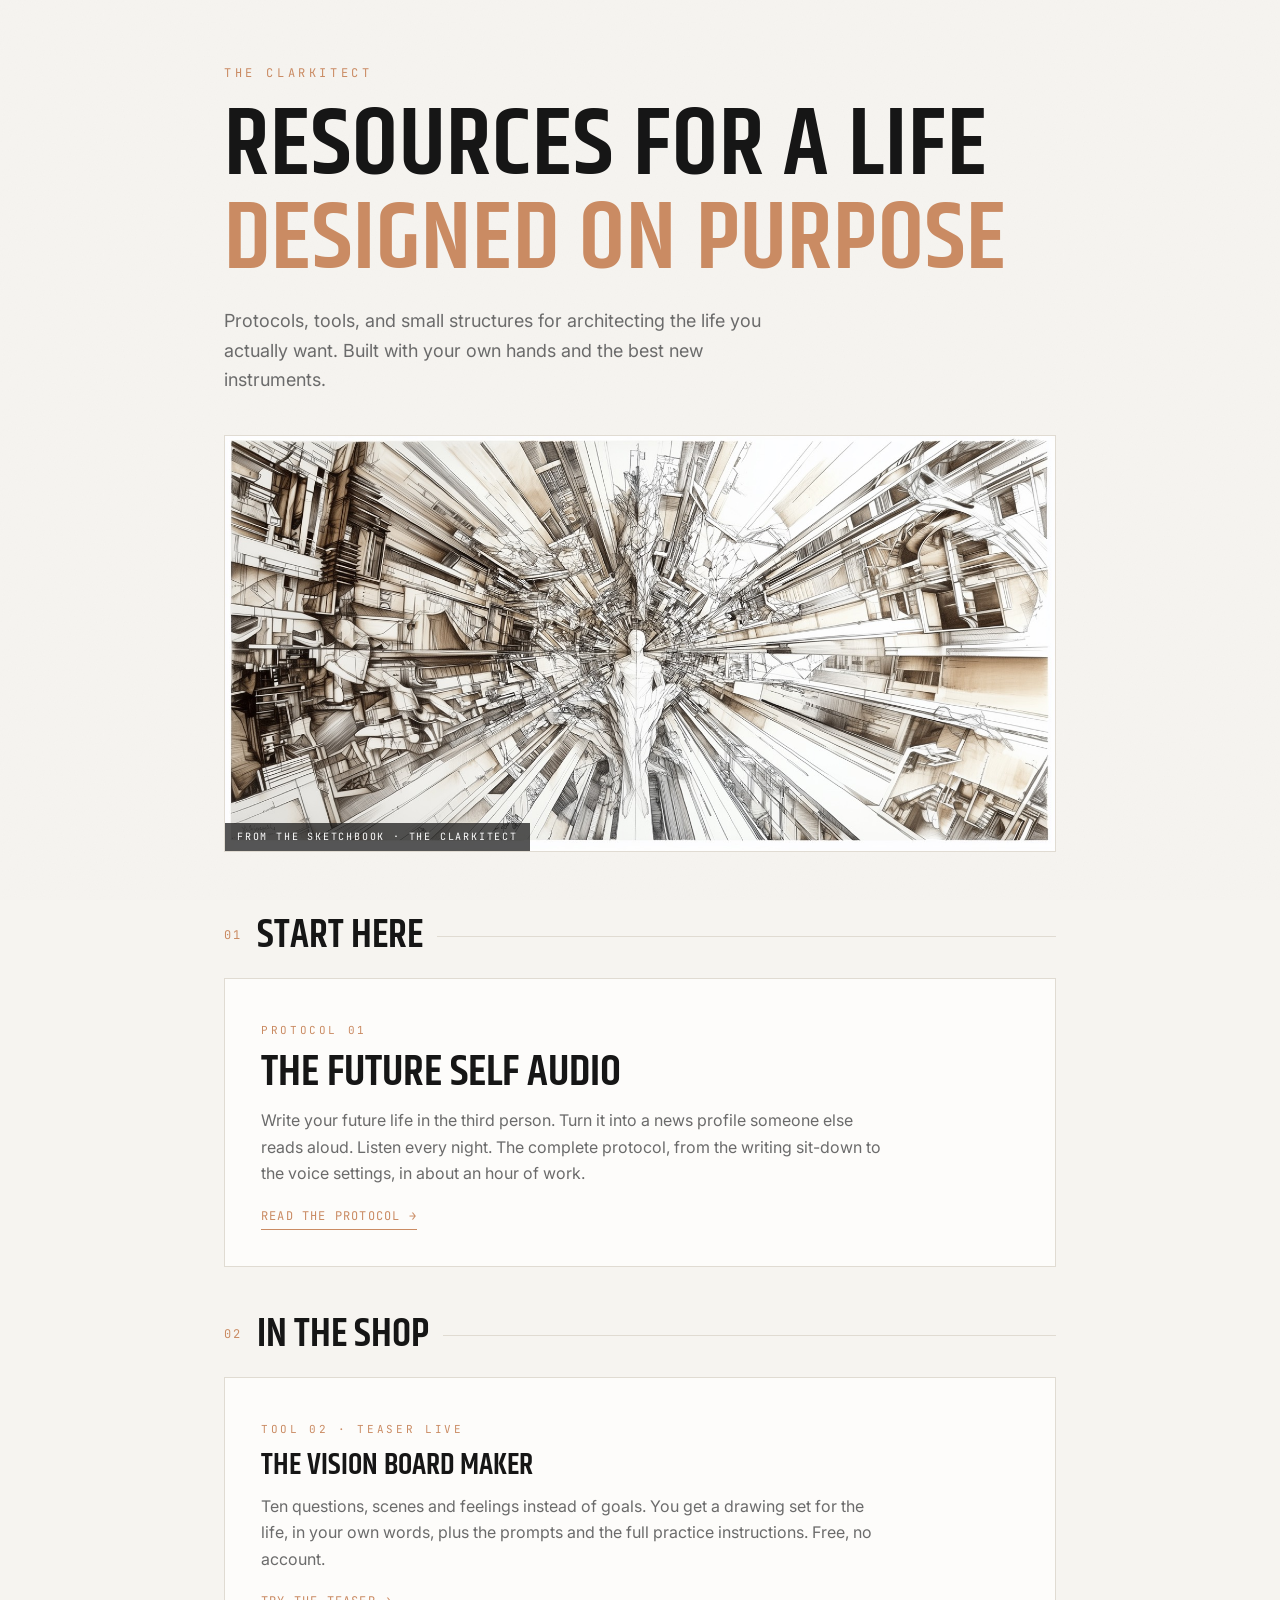
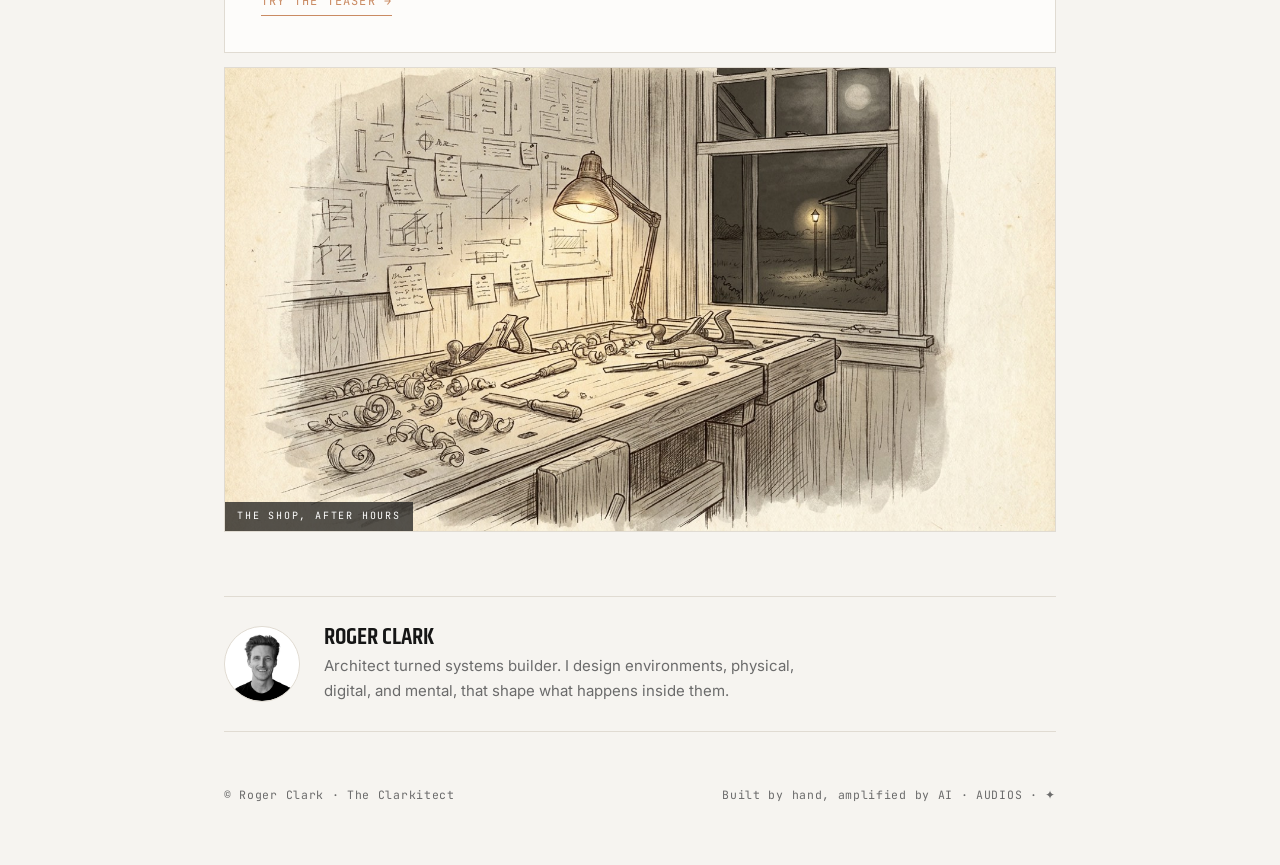
==== commit e3a6c2df: "Vision Board Maker v0.6: VESSL-inspired — vessel archetypes, guide microcopy, drawing-set title bloc" ====
--- a/index.html
+++ b/index.html
@@ -77,7 +77,7 @@
         <a class="card reveal" href="vision-board.html" style="opacity:1">
           <span class="num">TOOL 02 · TEASER LIVE</span>
           <h3>The Vision Board Maker</h3>
-          <p>Nine questions, scenes and feelings instead of goals. You get a board in your own words, plus the prompts that turn it into your script and your image. Full tool in the shop.</p>
+          <p>Ten questions, scenes and feelings instead of goals. You get a drawing set for the life, in your own words, plus the prompts and the full practice instructions. Free, no account.</p>
           <span class="go">TRY THE TEASER →</span>
         </a>
         <div class="heroimg reveal" style="margin-top:14px"><img src="img/workbench-night.jpg" alt="Ink drawing: a workbench under a lamp at night, sketches pinned to the wall, a porch light through the window" loading="lazy"><span class="cap">The shop, after hours</span></div>
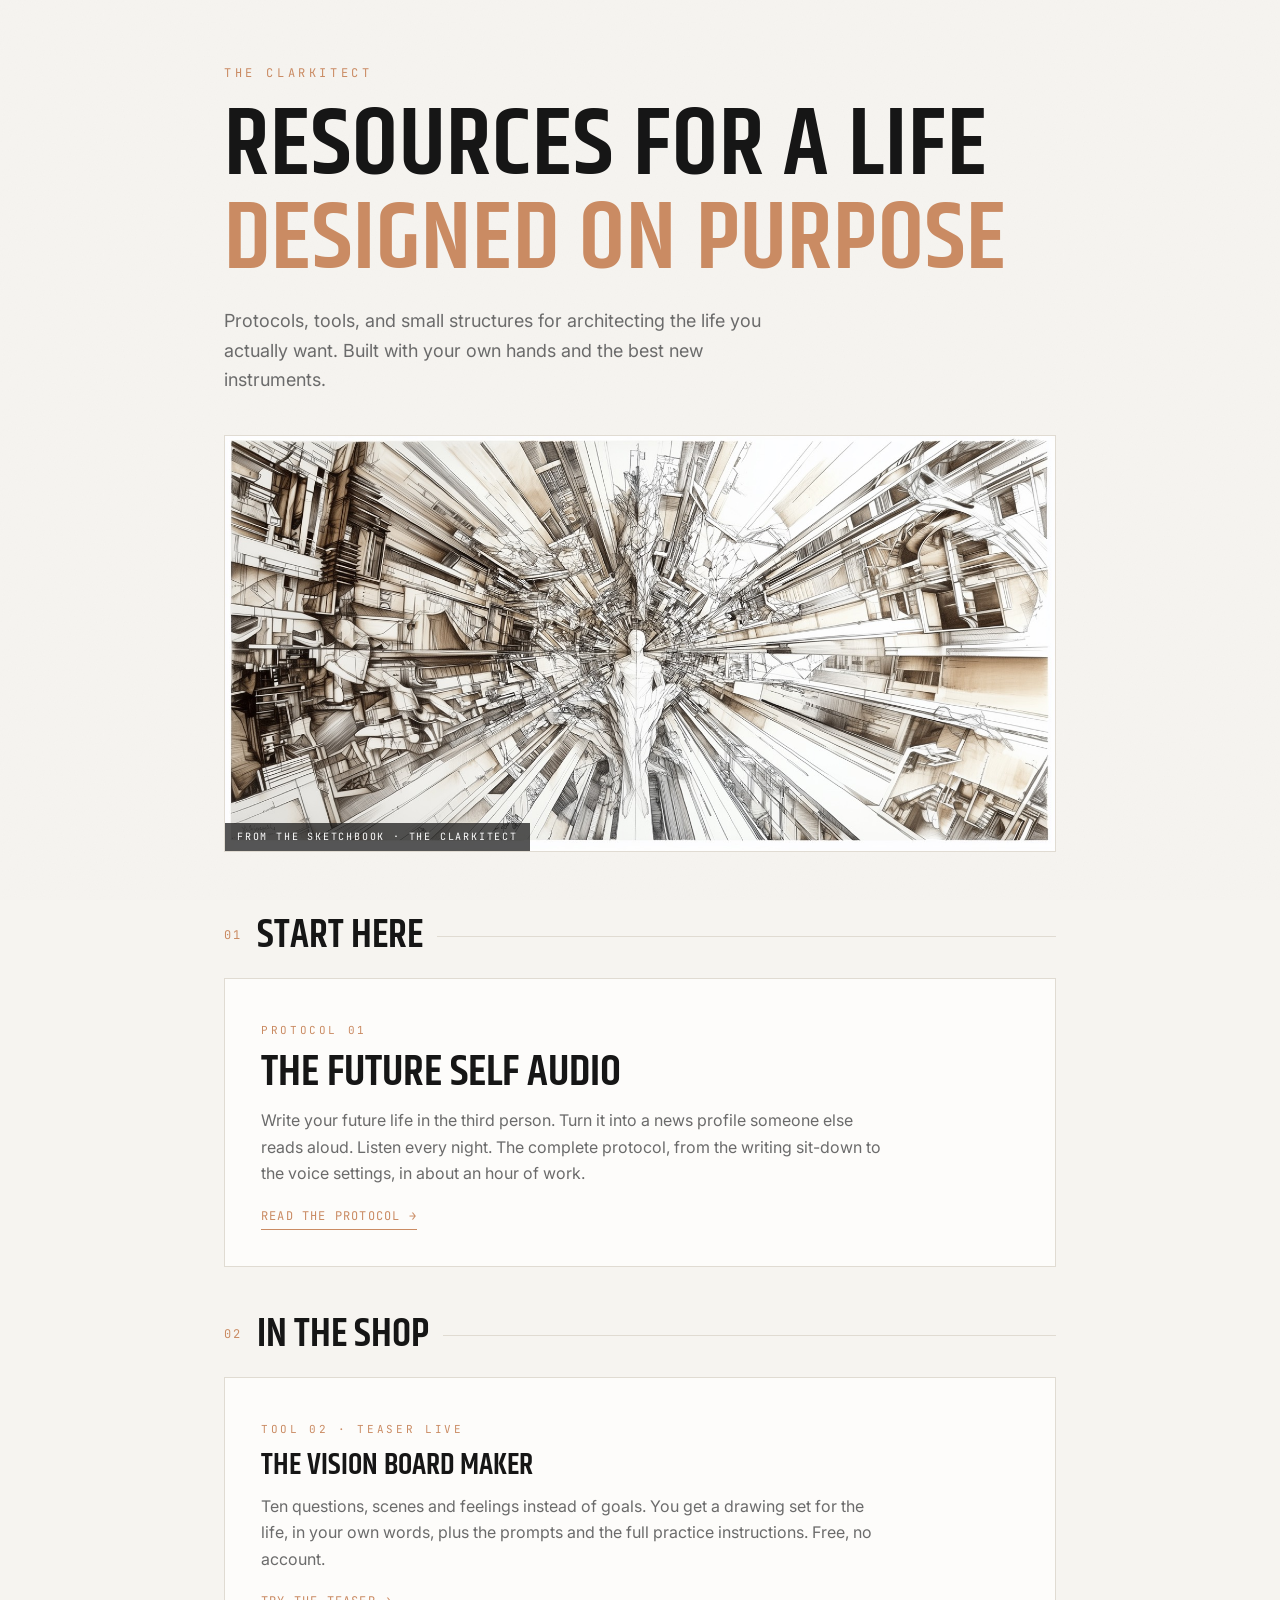
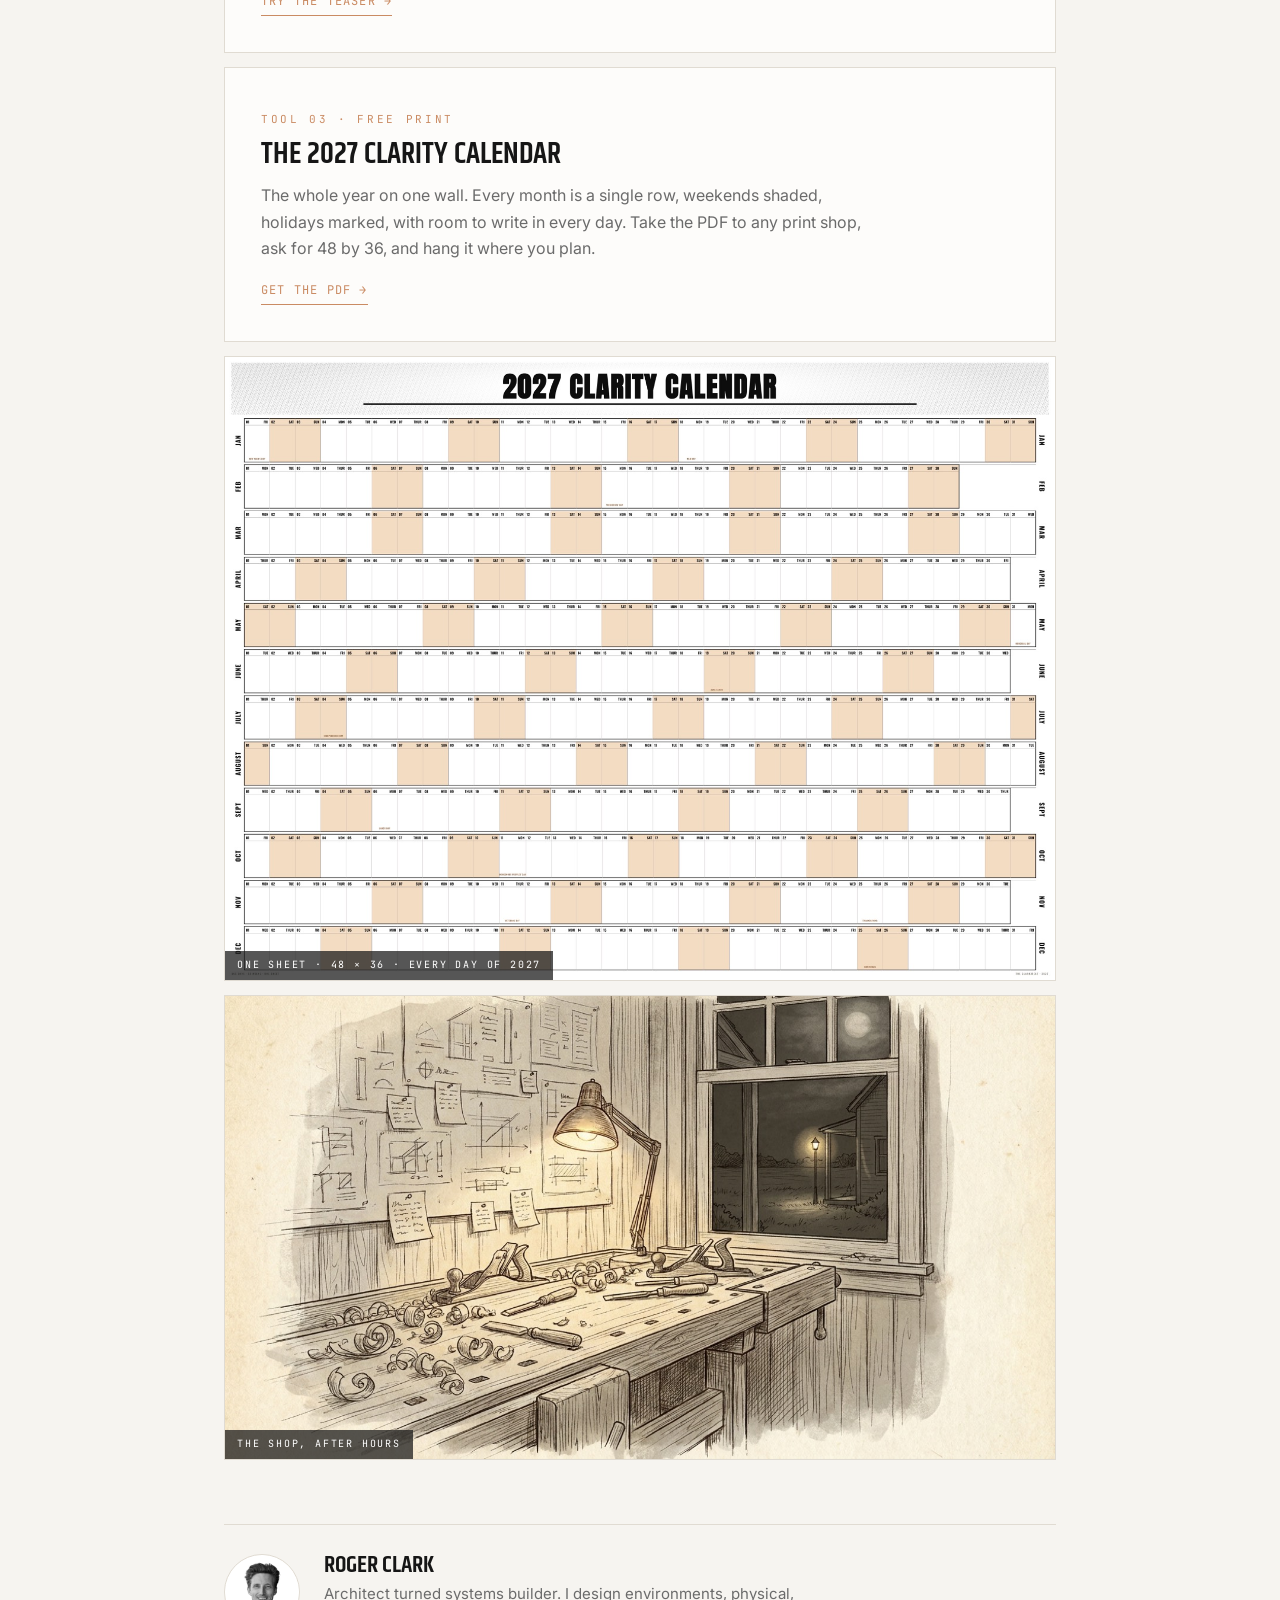
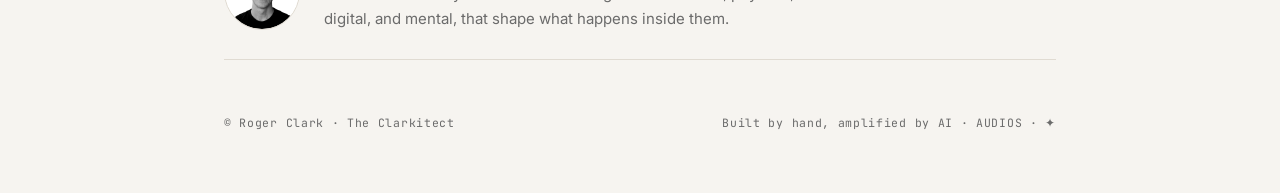
==== commit 2cc5644d: "Tool 03: The 2027 Clarity Calendar (free 48x36 print PDF + card + preview on the resources page) Co-" ====
--- a/index.html
+++ b/index.html
@@ -80,6 +80,13 @@
           <p>Ten questions, scenes and feelings instead of goals. You get a drawing set for the life, in your own words, plus the prompts and the full practice instructions. Free, no account.</p>
           <span class="go">TRY THE TEASER →</span>
         </a>
+        <a class="card reveal" href="calendar/2027-clarity-calendar.pdf" style="opacity:1;margin-top:14px">
+          <span class="num">TOOL 03 · FREE PRINT</span>
+          <h3>The 2027 Clarity Calendar</h3>
+          <p>The whole year on one wall. Every month is a single row, weekends shaded, holidays marked, with room to write in every day. Take the PDF to any print shop, ask for 48 by 36, and hang it where you plan.</p>
+          <span class="go">GET THE PDF →</span>
+        </a>
+        <div class="heroimg reveal" style="margin-top:14px"><img src="img/clarity-calendar-2027.jpg" alt="The 2027 Clarity Calendar: a year-at-a-glance wall calendar, twelve month rows with shaded weekends" loading="lazy"><span class="cap">One sheet · 48 × 36 · every day of 2027</span></div>
         <div class="heroimg reveal" style="margin-top:14px"><img src="img/workbench-night.jpg" alt="Ink drawing: a workbench under a lamp at night, sketches pinned to the wall, a porch light through the window" loading="lazy"><span class="cap">The shop, after hours</span></div>
       </div>
 
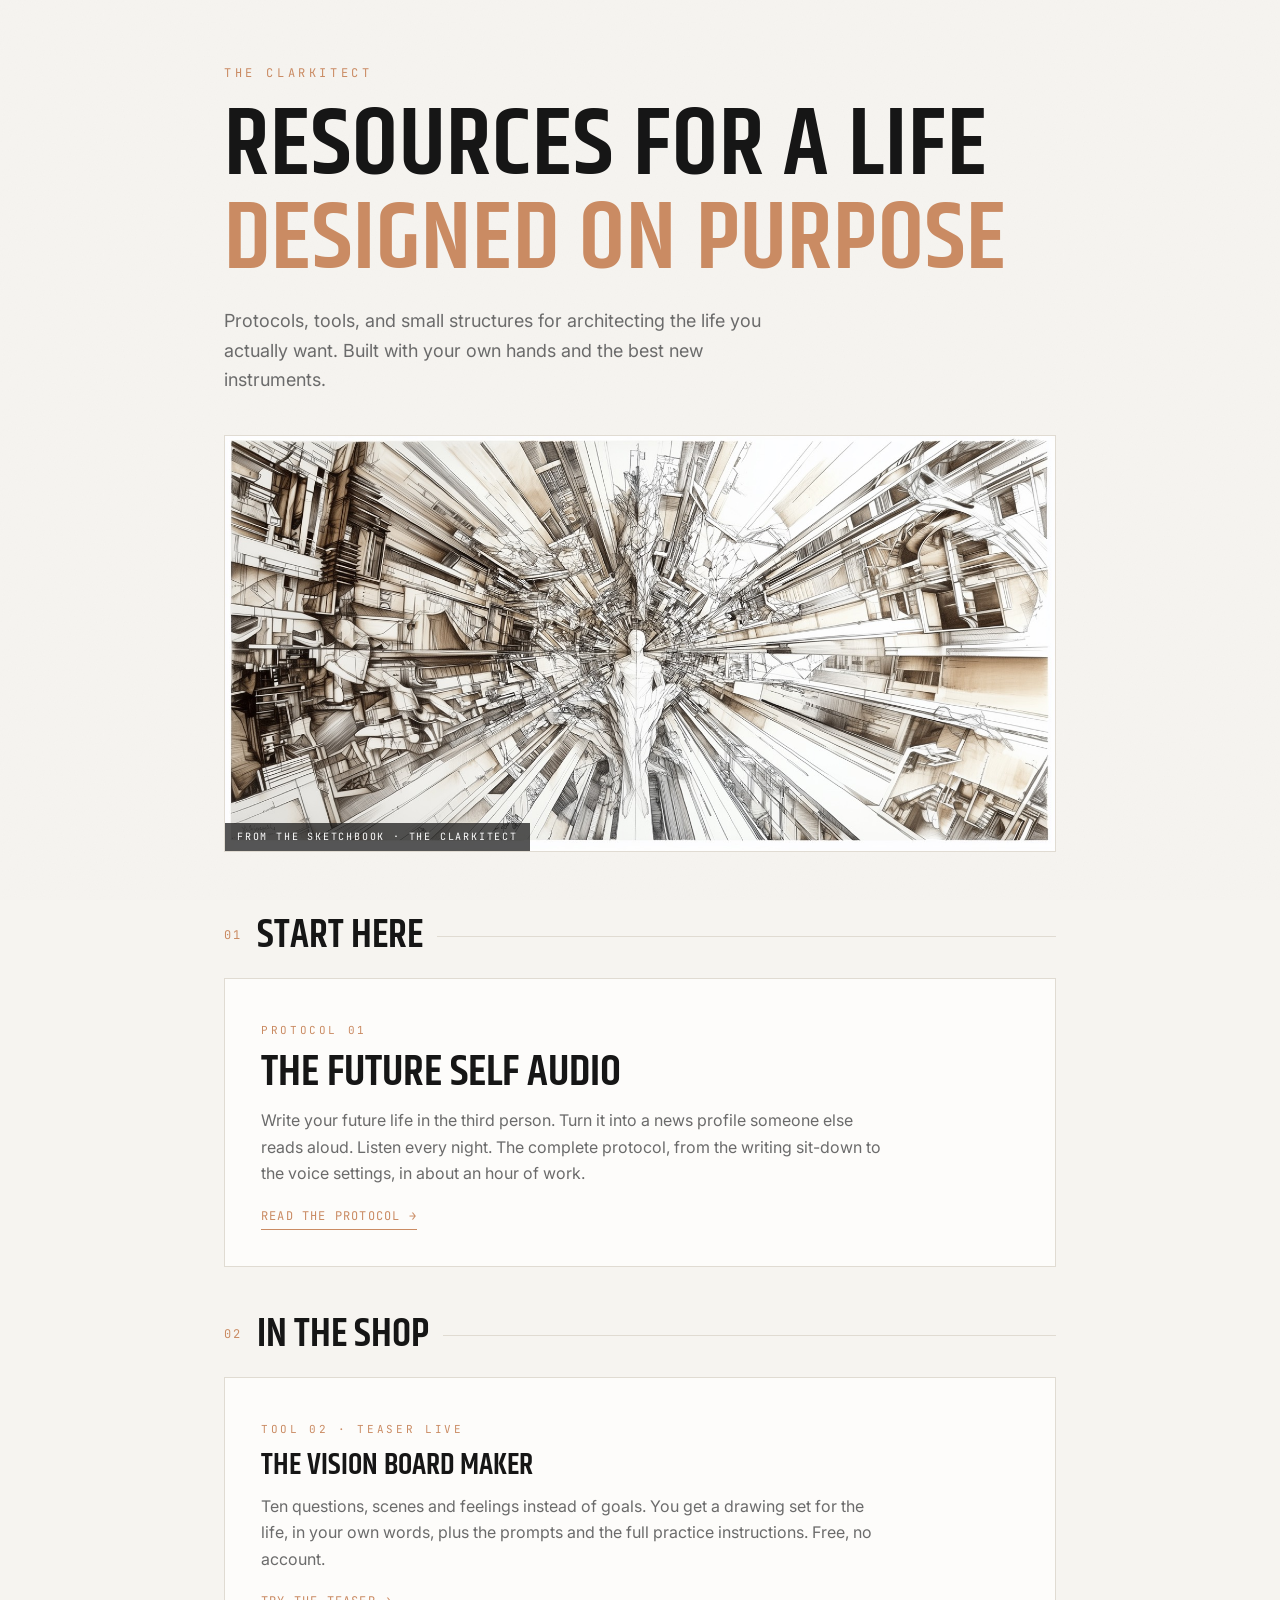
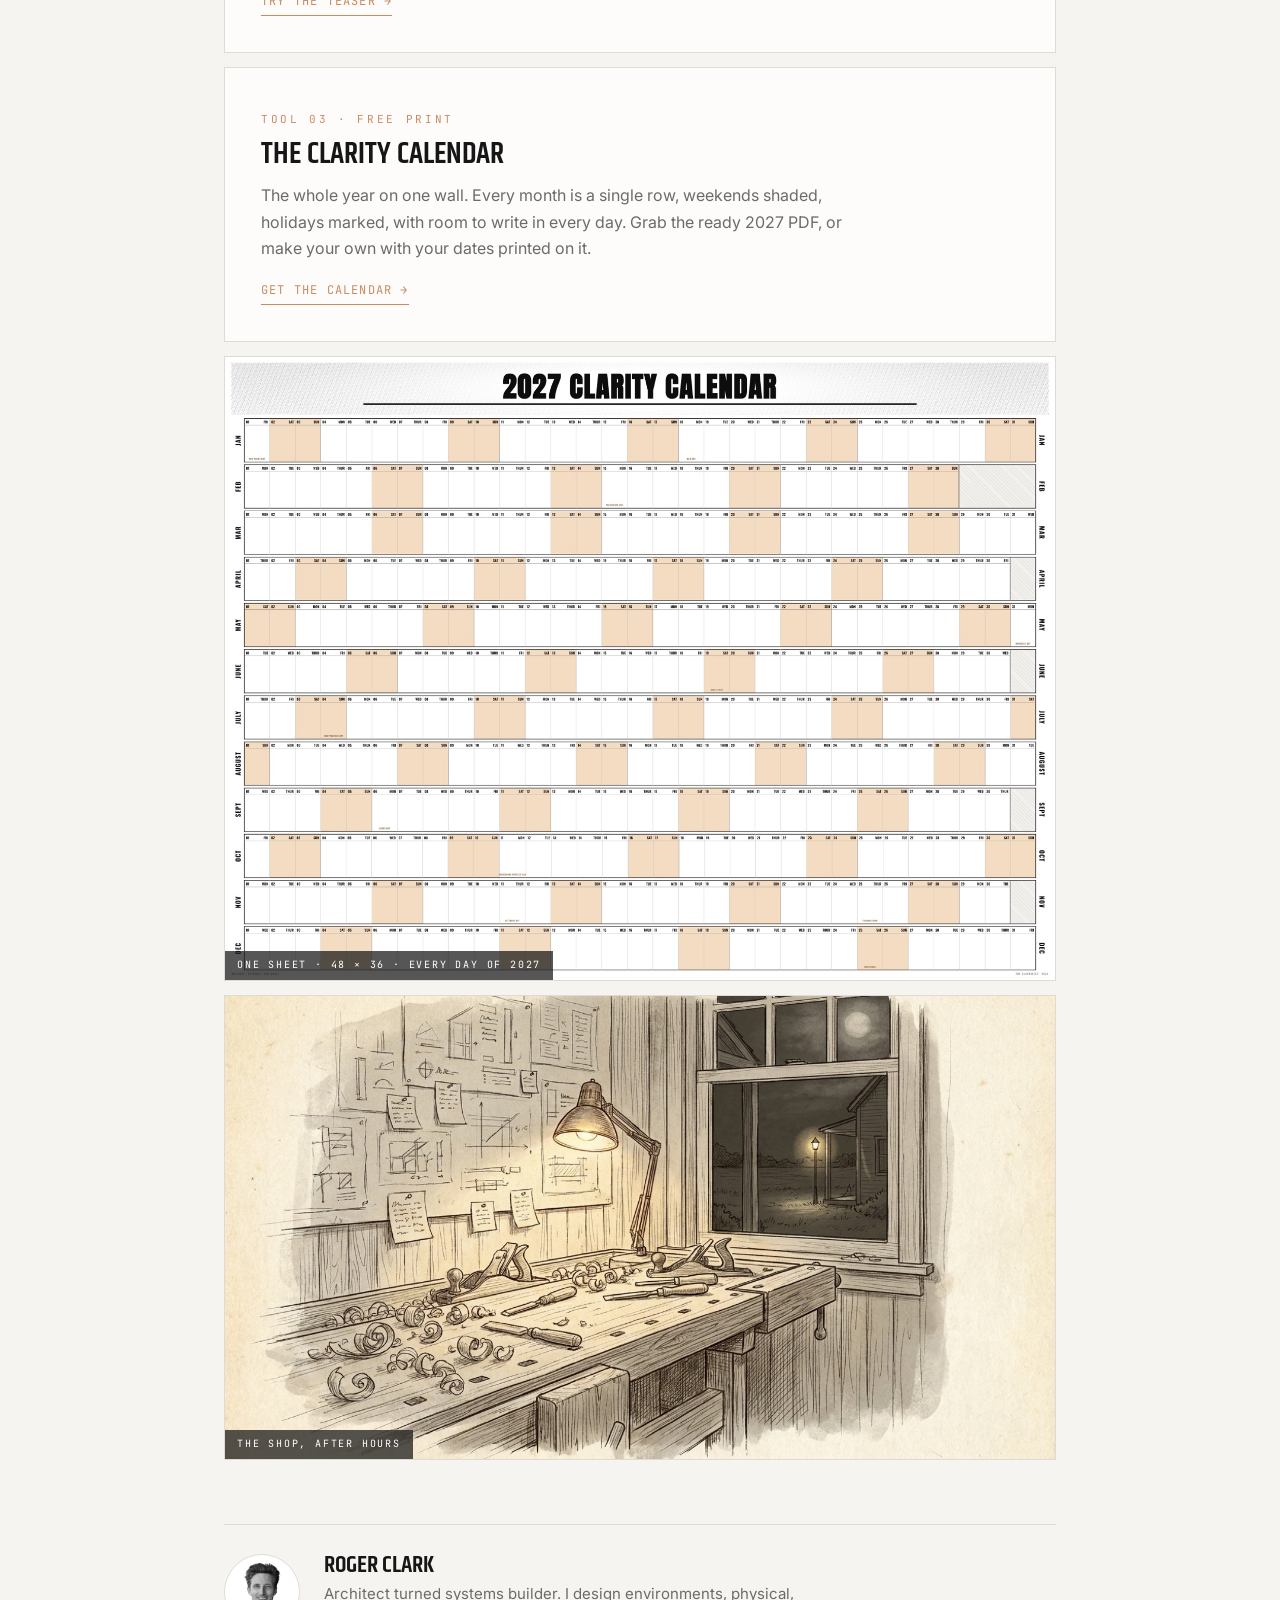
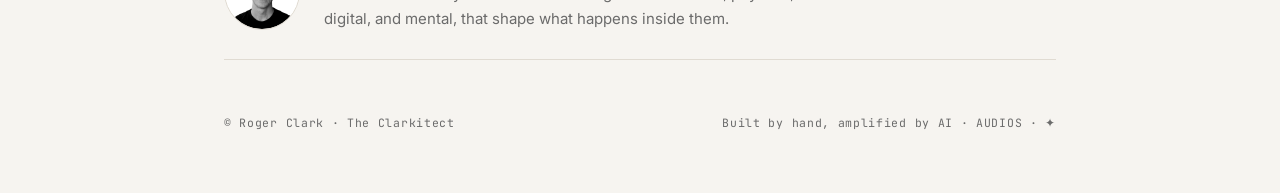
==== commit 8cd3546e: "Calendar goes from PDF link to product: /calendar/ landing page + the Clarity Calendar Maker (year p" ====
--- a/index.html
+++ b/index.html
@@ -80,11 +80,11 @@
           <p>Ten questions, scenes and feelings instead of goals. You get a drawing set for the life, in your own words, plus the prompts and the full practice instructions. Free, no account.</p>
           <span class="go">TRY THE TEASER →</span>
         </a>
-        <a class="card reveal" href="calendar/2027-clarity-calendar.pdf" style="opacity:1;margin-top:14px">
+        <a class="card reveal" href="calendar/" style="opacity:1;margin-top:14px">
           <span class="num">TOOL 03 · FREE PRINT</span>
-          <h3>The 2027 Clarity Calendar</h3>
-          <p>The whole year on one wall. Every month is a single row, weekends shaded, holidays marked, with room to write in every day. Take the PDF to any print shop, ask for 48 by 36, and hang it where you plan.</p>
-          <span class="go">GET THE PDF →</span>
+          <h3>The Clarity Calendar</h3>
+          <p>The whole year on one wall. Every month is a single row, weekends shaded, holidays marked, with room to write in every day. Grab the ready 2027 PDF, or make your own with your dates printed on it.</p>
+          <span class="go">GET THE CALENDAR →</span>
         </a>
         <div class="heroimg reveal" style="margin-top:14px"><img src="img/clarity-calendar-2027.jpg" alt="The 2027 Clarity Calendar: a year-at-a-glance wall calendar, twelve month rows with shaded weekends" loading="lazy"><span class="cap">One sheet · 48 × 36 · every day of 2027</span></div>
         <div class="heroimg reveal" style="margin-top:14px"><img src="img/workbench-night.jpg" alt="Ink drawing: a workbench under a lamp at night, sketches pinned to the wall, a porch light through the window" loading="lazy"><span class="cap">The shop, after hours</span></div>
